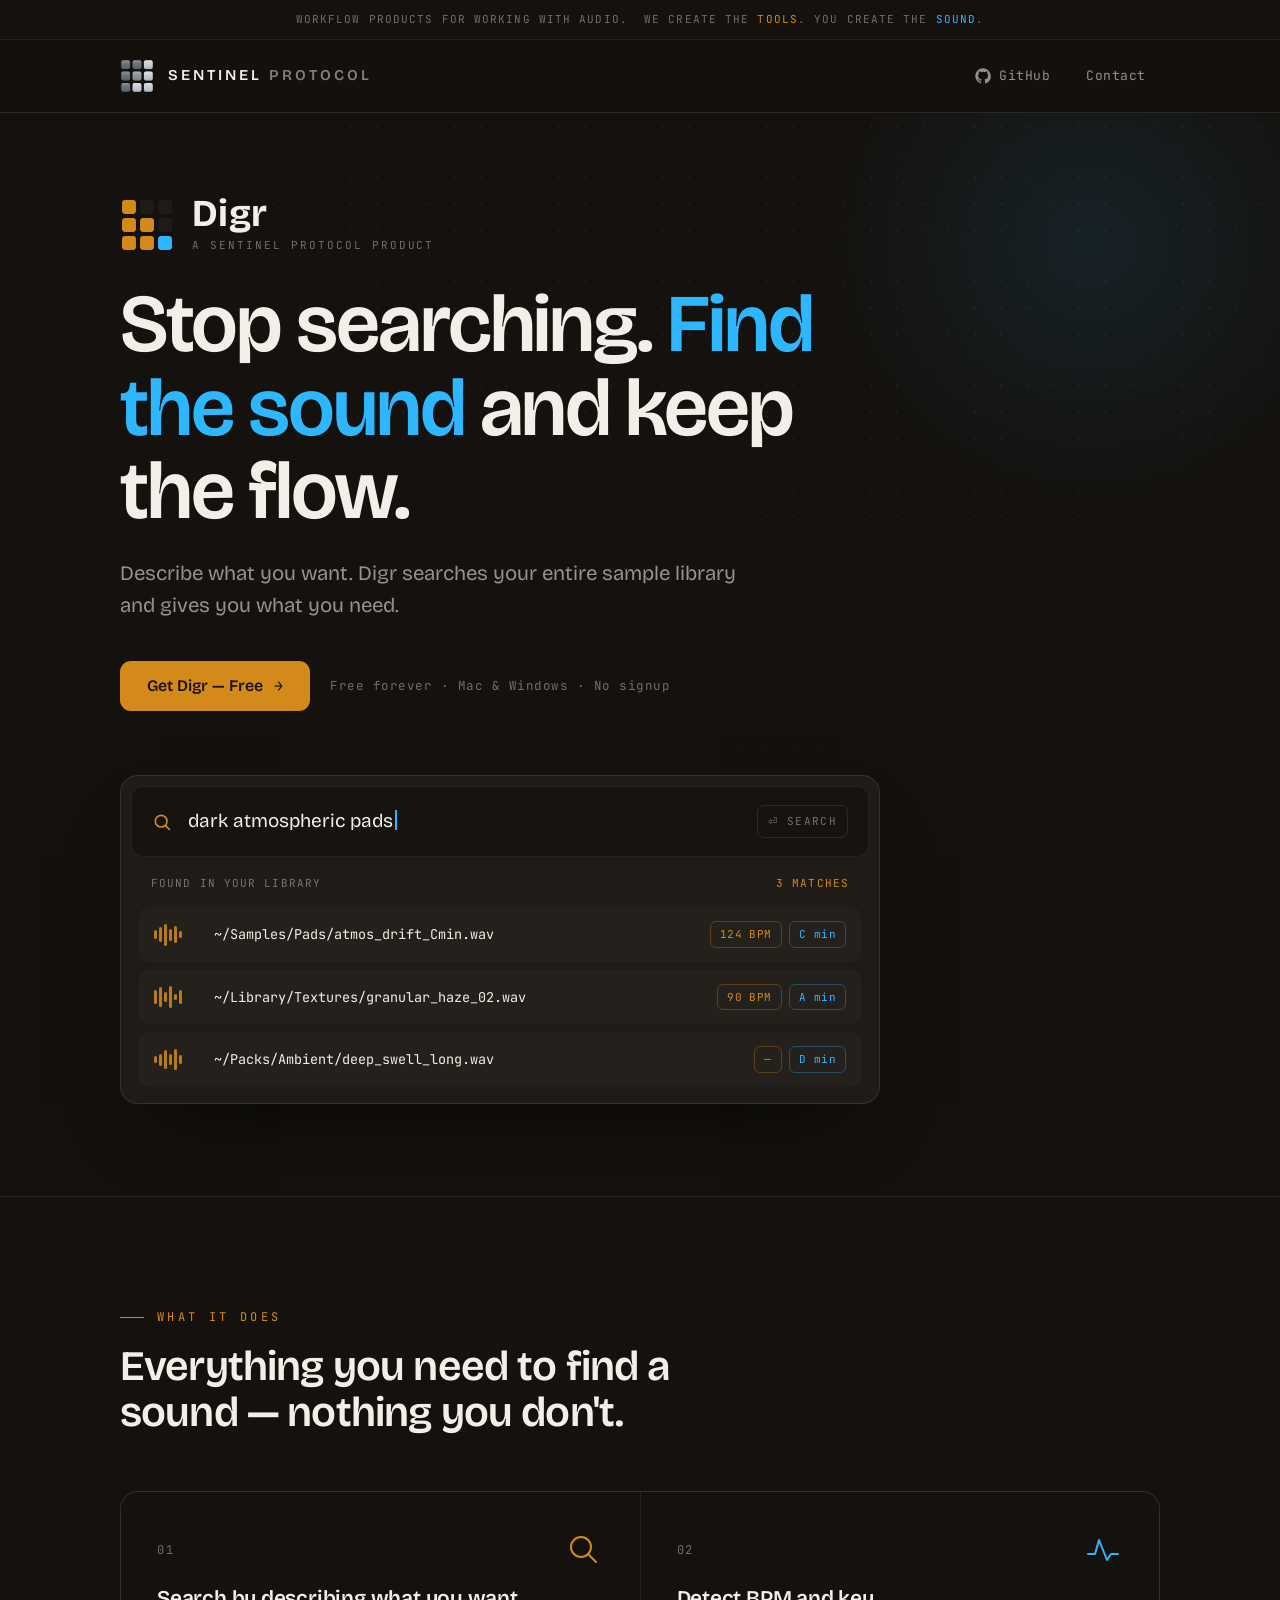
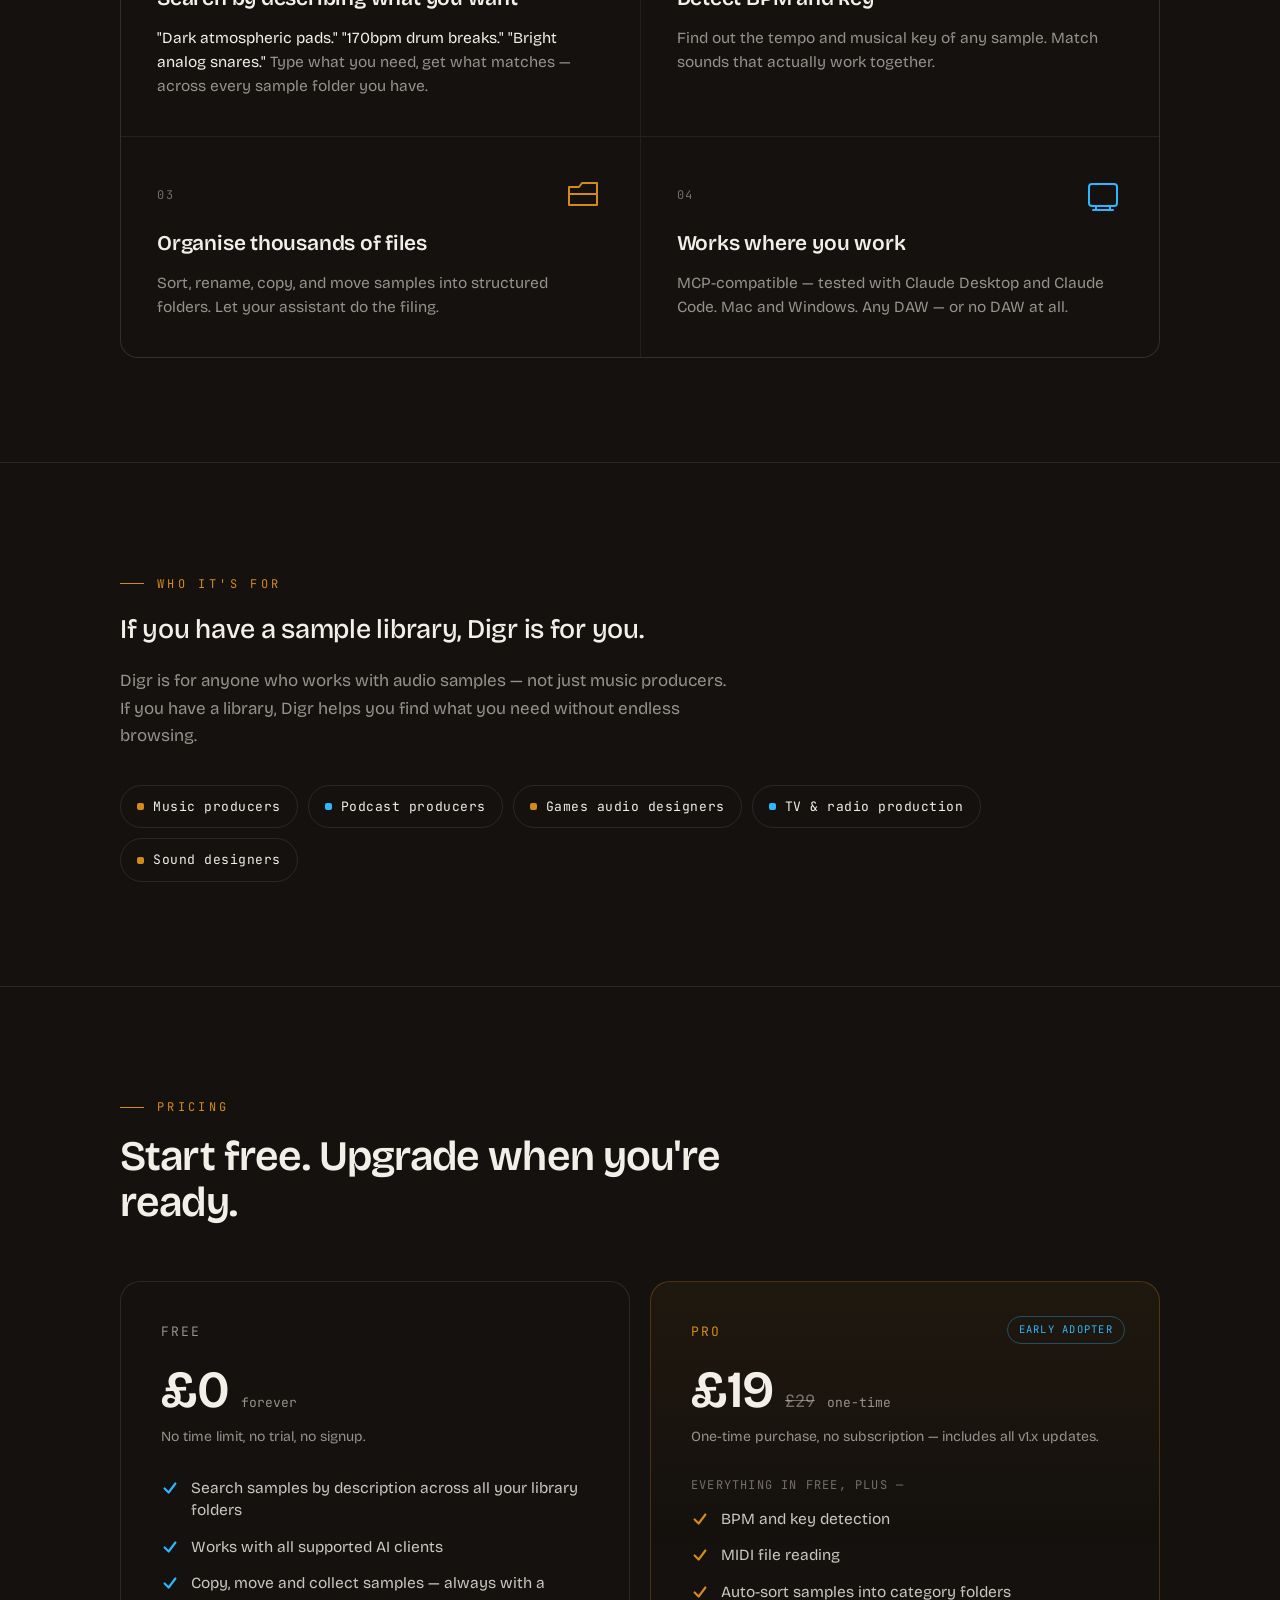
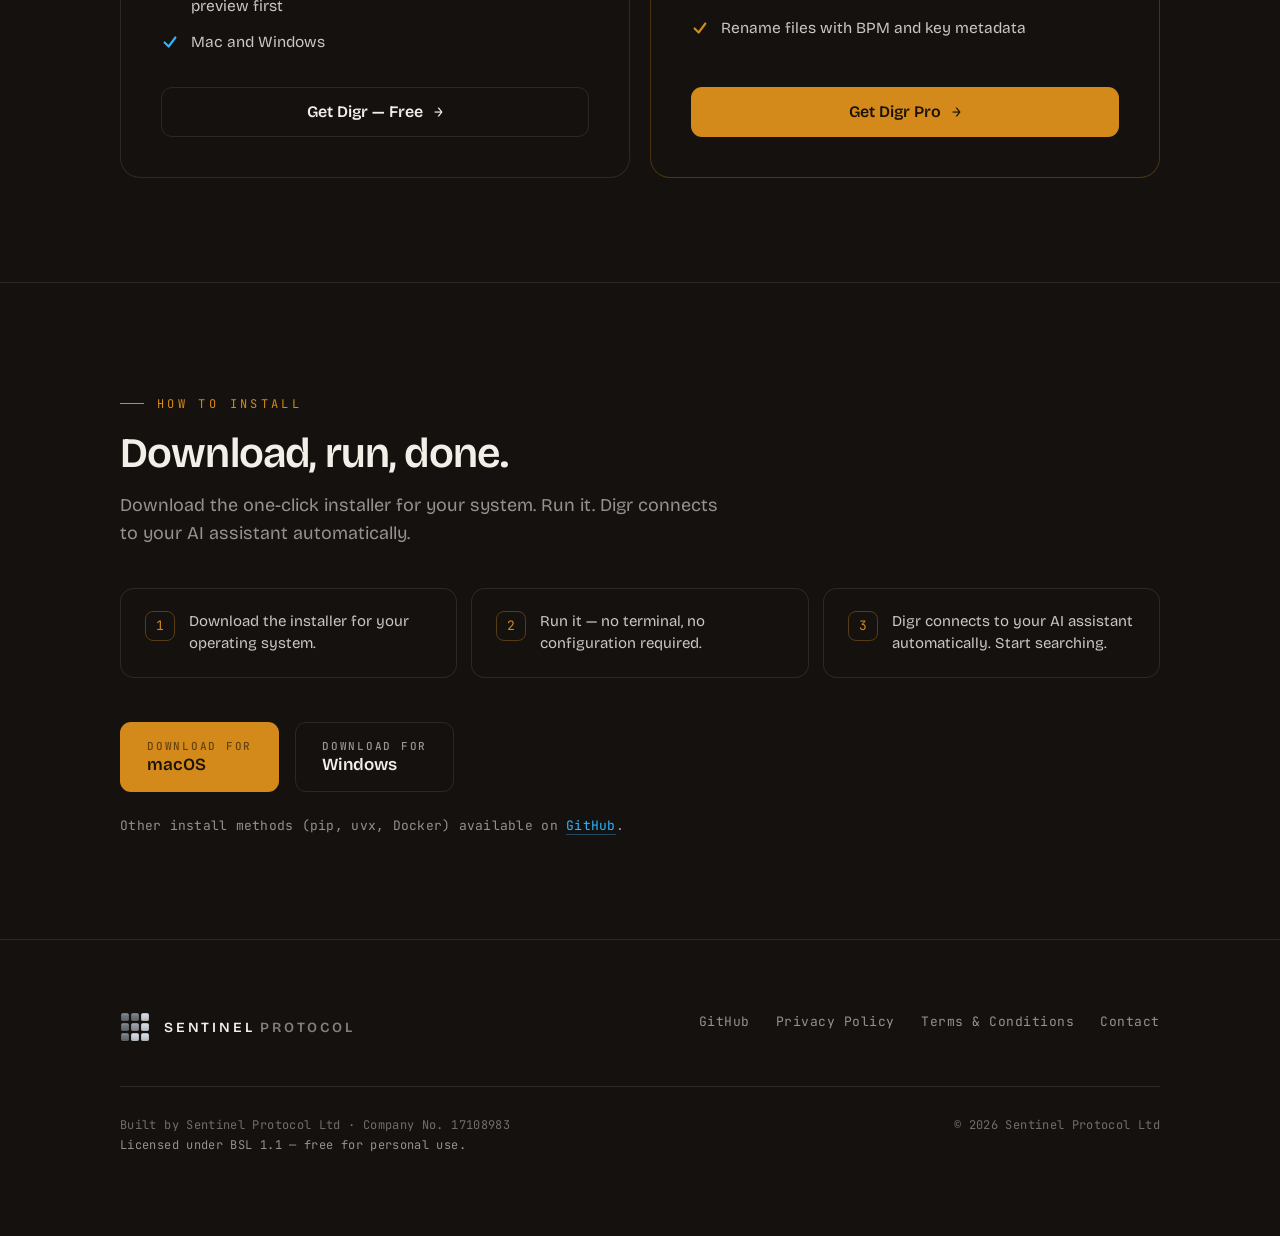
==== landing/digr/index.html @ 536e6d8b "Landing: move Digr page to /digr and add _redirects for the buy link Restructure the company domain " ====
<!DOCTYPE html>
<html lang="en">
<head>
<meta charset="utf-8">
<title>Digr — Find the sound. Keep the flow. | Sentinel Protocol</title>
<meta name="viewport" content="width=device-width, initial-scale=1">
<meta name="description" content="Digr searches, organises and analyses your audio sample library. Describe what you want in plain English and get what you need — across every folder you have.">
<meta name="theme-color" content="#14110E">
<link rel="canonical" href="https://sentinelprotocol.co.uk/digr">

<!-- Link preview card (Open Graph + Twitter). Absolute URLs required —
     crawlers fetch these from the open internet and do not resolve relative paths.
     og-card.png is the Digr product card, built from
     brand/share/og-card-digr.html in the design folder (BRAND-STATUS §9). -->
<meta property="og:type" content="website">
<meta property="og:site_name" content="Sentinel Protocol">
<meta property="og:url" content="https://sentinelprotocol.co.uk/digr">
<meta property="og:title" content="Digr — Stop searching. Find the sound and keep the flow.">
<meta property="og:description" content="Digr searches, organises and analyses your audio sample library. Describe what you want in plain English and get what you need — across every folder you have.">
<meta property="og:image" content="https://sentinelprotocol.co.uk/og-card.png">
<meta property="og:image:width" content="1200">
<meta property="og:image:height" content="630">
<meta property="og:image:alt" content="Digr — stop searching. Find the sound and keep the flow. A Sentinel Protocol product.">
<meta property="og:locale" content="en_GB">
<meta name="twitter:card" content="summary_large_image">
<meta name="twitter:title" content="Digr — Stop searching. Find the sound and keep the flow.">
<meta name="twitter:description" content="Digr searches, organises and analyses your audio sample library. Describe what you want in plain English and get what you need — across every folder you have.">
<meta name="twitter:image" content="https://sentinelprotocol.co.uk/og-card.png">
<meta name="twitter:image:alt" content="Digr — stop searching. Find the sound and keep the flow. A Sentinel Protocol product.">
<link rel="icon" type="image/svg+xml" href="data:image/svg+xml,%3Csvg xmlns='http://www.w3.org/2000/svg' viewBox='0 0 240 240'%3E%3Crect width='240' height='240' rx='40' fill='%2314110E'/%3E%3Crect x='25' y='25' width='56' height='56' rx='13' fill='%23D48A1A'/%3E%3Crect x='92' y='25' width='56' height='56' rx='13' fill='%231F1C18'/%3E%3Crect x='159' y='25' width='56' height='56' rx='13' fill='%231F1C18'/%3E%3Crect x='25' y='92' width='56' height='56' rx='13' fill='%23D48A1A'/%3E%3Crect x='92' y='92' width='56' height='56' rx='13' fill='%23D48A1A'/%3E%3Crect x='159' y='92' width='56' height='56' rx='13' fill='%231F1C18'/%3E%3Crect x='25' y='159' width='56' height='56' rx='13' fill='%23D48A1A'/%3E%3Crect x='92' y='159' width='56' height='56' rx='13' fill='%23D48A1A'/%3E%3Crect x='159' y='159' width='56' height='56' rx='13' fill='%232EB6FF'/%3E%3C/svg%3E">

<!-- Fonts: Bricolage Grotesque (display) + JetBrains Mono (technical) -->
<link rel="preconnect" href="https://fonts.googleapis.com">
<link rel="preconnect" href="https://fonts.gstatic.com" crossorigin>
<link href="https://fonts.googleapis.com/css2?family=Bricolage+Grotesque:opsz,wght@12..96,400;12..96,500;12..96,600;12..96,700&family=JetBrains+Mono:wght@400;500;600&display=swap" rel="stylesheet">

<style>
/* ============================================================
   SENTINEL PROTOCOL / Digr — landing page
   All styles embedded. Dark, brand-matched.
   ============================================================ */
:root{
  --amber:#D48A1A;
  --cyan:#2EB6FF;
  --ink:#14110E;
  --off:#1F1C18;
  --paper:#F2EFE8;

  --line:rgba(242,239,232,0.10);
  --line-soft:rgba(242,239,232,0.07);
  --muted:rgba(242,239,232,0.58);
  --muted-2:rgba(242,239,232,0.42);

  /* accent-lead tweak targets */
  --btn:var(--amber);
  --btn-ink:#1a1306;
  --hl:var(--cyan);

  --maxw:1120px;
  --gut:40px;
}
*{margin:0;padding:0;box-sizing:border-box;}
html{scroll-behavior:smooth;}
body{
  background:var(--ink);
  color:var(--paper);
  font-family:'Bricolage Grotesque',system-ui,sans-serif;
  -webkit-font-smoothing:antialiased;
  text-rendering:optimizeLegibility;
  line-height:1.5;
  overflow-x:hidden;
}
a{color:inherit;text-decoration:none;}
::selection{background:var(--cyan);color:var(--ink);}

.wrap{max-width:var(--maxw);margin:0 auto;padding:0 var(--gut);}
.mono{font-family:'JetBrains Mono',monospace;letter-spacing:0.02em;}
.eyebrow{
  font-family:'JetBrains Mono',monospace;font-size:12px;letter-spacing:0.28em;
  text-transform:uppercase;color:var(--amber);display:inline-flex;align-items:center;gap:13px;
}
.eyebrow::before{content:'';width:24px;height:1px;background:var(--amber);display:inline-block;}

/* ---------- buttons ---------- */
.btn{
  display:inline-flex;align-items:center;gap:11px;font-family:'Bricolage Grotesque',sans-serif;
  font-weight:600;font-size:16px;line-height:1;padding:16px 26px;border-radius:11px;
  border:1px solid transparent;cursor:pointer;transition:transform .15s ease,filter .15s ease,background .15s ease;
  white-space:nowrap;
}
.btn-primary{background:var(--btn);color:var(--btn-ink);}
.btn-primary:hover{filter:brightness(1.07);transform:translateY(-1px);}
.btn-ghost{background:transparent;color:var(--paper);border-color:var(--line);}
.btn-ghost:hover{border-color:rgba(242,239,232,0.3);background:rgba(242,239,232,0.03);transform:translateY(-1px);}
.btn-disabled{background:transparent;color:var(--muted-2);border:1px dashed rgba(242,239,232,0.18);cursor:not-allowed;}
.btn .ar{font-family:'JetBrains Mono',monospace;font-size:15px;}
.btn-os{display:inline-flex;flex-direction:column;align-items:flex-start;gap:4px;padding:18px 26px;}
.btn-os .os-k{font-family:'JetBrains Mono',monospace;font-size:11px;letter-spacing:0.16em;text-transform:uppercase;opacity:0.6;font-weight:500;}
.btn-os .os-v{font-size:17px;font-weight:600;}

/* ---------- pad mark ---------- */
.mark{display:block;}
.mark rect{shape-rendering:geometricPrecision;}

/* ============================================================
   HEADER
   ============================================================ */
.tagbar{border-bottom:1px solid var(--line-soft);background:rgba(20,17,14,0.6);}
.tagbar .wrap{display:flex;justify-content:center;padding-top:11px;padding-bottom:11px;}
.tagbar p{font-family:'JetBrains Mono',monospace;font-size:11px;letter-spacing:0.1em;text-transform:uppercase;color:var(--muted-2);text-align:center;white-space:nowrap;}
.tagbar .tb-tools{color:var(--amber);}
.tagbar .tb-sound{color:var(--cyan);}

header.site{position:sticky;top:0;z-index:40;background:rgba(20,17,14,0.82);backdrop-filter:blur(14px);-webkit-backdrop-filter:blur(14px);border-bottom:1px solid var(--line);}
header.site .wrap{display:flex;align-items:center;justify-content:space-between;height:72px;}
.brand-lock{display:flex;align-items:center;gap:14px;}
.brand-lock .mark{width:34px;height:34px;}
.brand-lock .wm{font-weight:600;text-transform:uppercase;letter-spacing:0.2em;font-size:15px;line-height:1;}
.brand-lock .wm .s2{opacity:0.5;}
nav.site-nav{display:flex;align-items:center;gap:8px;}
nav.site-nav a{font-family:'JetBrains Mono',monospace;font-size:13px;letter-spacing:0.04em;color:var(--muted);padding:9px 14px;border-radius:8px;transition:color .15s,background .15s;}
nav.site-nav a:hover{color:var(--paper);background:rgba(242,239,232,0.04);}
nav.site-nav a.gh{display:inline-flex;align-items:center;gap:8px;}
nav.site-nav a.gh svg{width:16px;height:16px;}

/* ============================================================
   HERO
   ============================================================ */
.hero{position:relative;overflow:hidden;border-bottom:1px solid var(--line);}
.hero .field{position:absolute;inset:0;background-image:radial-gradient(rgba(242,239,232,0.05) 1px,transparent 1px);background-size:26px 26px;pointer-events:none;-webkit-mask-image:radial-gradient(120% 90% at 70% 0%,#000 30%,transparent 75%);mask-image:radial-gradient(120% 90% at 70% 0%,#000 30%,transparent 75%);}
.hero .glow{position:absolute;top:-180px;right:-120px;width:620px;height:620px;border-radius:50%;background:radial-gradient(circle,rgba(46,182,255,0.10),transparent 62%);pointer-events:none;}
.hero .wrap{position:relative;padding:84px 40px 92px;}

.prod-lock{display:flex;align-items:center;gap:18px;margin-bottom:30px;}
.prod-lock .mark{width:54px;height:54px;}
.prod-lock .pl-text{display:flex;flex-direction:column;gap:6px;}
.prod-lock .digr{font-weight:700;font-size:38px;letter-spacing:0.01em;line-height:0.9;}
.prod-lock .by{font-family:'JetBrains Mono',monospace;font-size:11px;letter-spacing:0.18em;text-transform:uppercase;color:var(--muted-2);}

.hero h1{font-size:clamp(40px,6.4vw,82px);font-weight:600;line-height:1.02;letter-spacing:-0.025em;max-width:16ch;}
.hero h1 .hl{color:var(--hl);}
.hero .subline{font-size:clamp(17px,1.6vw,21px);color:var(--muted);max-width:50ch;margin-top:24px;line-height:1.55;}
.hero .cta-row{display:flex;align-items:center;gap:20px;margin-top:40px;flex-wrap:wrap;}
.hero .cta-note{font-family:'JetBrains Mono',monospace;font-size:12.5px;color:var(--muted-2);letter-spacing:0.04em;}

/* ---- search showpiece ---- */
.showpiece{margin-top:64px;max-width:760px;}
.search-card{background:var(--off);border:1px solid var(--line);border-radius:18px;padding:10px;box-shadow:0 40px 80px -40px rgba(0,0,0,0.7);}
.search-bar{display:flex;align-items:center;gap:16px;padding:18px 20px;background:rgba(20,17,14,0.7);border:1px solid var(--line-soft);border-radius:12px;}
.search-bar .ic{width:20px;height:20px;flex:none;color:var(--amber);}
.search-bar .q{font-size:19px;color:var(--paper);font-family:'Bricolage Grotesque',sans-serif;flex:1;min-width:0;overflow:hidden;white-space:nowrap;}
.search-bar .q .caret{display:inline-block;width:2px;height:1.05em;background:var(--cyan);margin-left:2px;vertical-align:-0.16em;animation:blink 1.05s steps(1) infinite;}
@keyframes blink{50%{opacity:0;}}
.search-bar .go{font-family:'JetBrains Mono',monospace;font-size:11px;letter-spacing:0.12em;text-transform:uppercase;color:var(--muted-2);border:1px solid var(--line);border-radius:7px;padding:7px 10px;flex:none;}

.results{display:grid;gap:8px;padding:12px 8px 6px;}
.res-head{display:flex;justify-content:space-between;align-items:center;padding:6px 12px 8px;font-family:'JetBrains Mono',monospace;font-size:11px;letter-spacing:0.1em;text-transform:uppercase;color:var(--muted-2);}
.res-head .count{color:var(--amber);}
.res{display:flex;align-items:center;gap:14px;padding:13px 14px;border-radius:10px;background:rgba(242,239,232,0.025);border:1px solid transparent;transition:background .15s,border-color .15s;}
.res:hover{background:rgba(242,239,232,0.05);border-color:var(--line-soft);}
.res .wave{display:flex;align-items:center;gap:2px;height:22px;width:46px;flex:none;}
.res .wave i{display:block;width:3px;border-radius:2px;background:var(--amber);opacity:0.85;}
.res .name{font-family:'JetBrains Mono',monospace;font-size:13.5px;color:var(--paper);flex:1;min-width:0;overflow:hidden;text-overflow:ellipsis;white-space:nowrap;}
.res .tags{display:flex;gap:7px;flex:none;}
.tag{font-family:'JetBrains Mono',monospace;font-size:11px;letter-spacing:0.04em;padding:4px 9px;border-radius:6px;border:1px solid var(--line);color:var(--muted);white-space:nowrap;}
.tag.bpm{color:var(--amber);border-color:rgba(212,138,26,0.3);}
.tag.key{color:var(--cyan);border-color:rgba(46,182,255,0.3);}

/* ============================================================
   SECTION SCAFFOLD
   ============================================================ */
section.block{padding:104px 0;border-bottom:1px solid var(--line);position:relative;}
.sec-head{max-width:62ch;}
.sec-head h2{font-size:clamp(28px,3.4vw,42px);font-weight:600;letter-spacing:-0.02em;margin-top:18px;line-height:1.08;}
.sec-head .lede{font-size:18px;color:var(--muted);margin-top:16px;line-height:1.55;max-width:54ch;}

/* ---- features ---- */
.feat-grid{display:grid;grid-template-columns:repeat(2,1fr);gap:1px;margin-top:56px;background:var(--line-soft);border:1px solid var(--line-soft);border-radius:18px;overflow:hidden;}
.feat{background:var(--ink);padding:38px 36px;display:flex;flex-direction:column;gap:16px;transition:background .2s;}
.feat:hover{background:var(--off);}
.feat .fnum{display:flex;align-items:center;justify-content:space-between;}
.feat .fnum .n{font-family:'JetBrains Mono',monospace;font-size:12px;letter-spacing:0.14em;color:var(--muted-2);}
.feat .glyph{width:40px;height:40px;}
.feat h3{font-size:21px;font-weight:600;letter-spacing:-0.01em;line-height:1.15;}
.feat p{font-size:15.5px;color:var(--muted);line-height:1.55;}
.feat p .ex{color:var(--paper);font-style:normal;}

/* ---- audience ---- */
.aud .lede{font-size:clamp(20px,2.2vw,27px);color:var(--paper);max-width:34ch;line-height:1.35;font-weight:500;letter-spacing:-0.01em;}
.aud .aud-body{font-size:17px;color:var(--muted);max-width:56ch;margin-top:20px;line-height:1.6;}
.chips{display:flex;flex-wrap:wrap;gap:10px;margin-top:36px;}
.chip{font-family:'JetBrains Mono',monospace;font-size:13px;letter-spacing:0.04em;padding:11px 16px;border:1px solid var(--line);border-radius:999px;color:var(--paper);display:inline-flex;align-items:center;gap:9px;}
.chip::before{content:'';width:7px;height:7px;border-radius:2px;background:var(--amber);}
.chip:nth-child(2)::before{background:var(--cyan);}
.chip:nth-child(3)::before{background:var(--amber);}
.chip:nth-child(4)::before{background:var(--cyan);}
.chip:nth-child(5)::before{background:var(--amber);}

/* ---- pricing ---- */
.price-grid{display:grid;grid-template-columns:1fr 1fr;gap:20px;margin-top:56px;}
.tier{border:1px solid var(--line);border-radius:20px;padding:40px;display:flex;flex-direction:column;background:var(--ink);}
.tier.pro{background:linear-gradient(180deg,rgba(212,138,26,0.06),transparent 55%);border-color:rgba(212,138,26,0.28);position:relative;}
.tier .t-name{font-family:'JetBrains Mono',monospace;font-size:13px;letter-spacing:0.16em;text-transform:uppercase;color:var(--muted);}
.tier.pro .t-name{color:var(--amber);}
.tier .t-badge{position:absolute;top:34px;right:34px;font-family:'JetBrains Mono',monospace;font-size:10.5px;letter-spacing:0.12em;text-transform:uppercase;color:var(--cyan);border:1px solid rgba(46,182,255,0.35);border-radius:999px;padding:5px 11px;}
.tier .price{display:flex;align-items:baseline;gap:12px;margin-top:22px;}
.tier .price .amt{font-size:52px;font-weight:600;letter-spacing:-0.02em;line-height:1;}
.tier .price .was{font-family:'JetBrains Mono',monospace;font-size:17px;color:var(--muted-2);text-decoration:line-through;}
.tier .price .per{font-family:'JetBrains Mono',monospace;font-size:13px;color:var(--muted);}
.tier .t-sub{font-size:14px;color:var(--muted);margin-top:10px;min-height:20px;}
.tier ul{list-style:none;margin:30px 0 0;display:flex;flex-direction:column;gap:14px;flex:1;}
.tier li{display:flex;gap:12px;align-items:flex-start;font-size:15.5px;color:rgba(242,239,232,0.82);line-height:1.45;}
.tier li .tick{flex:none;width:18px;height:18px;margin-top:2px;color:var(--cyan);}
.tier.pro li .tick{color:var(--amber);}
.tier li.head{font-family:'JetBrains Mono',monospace;font-size:12px;letter-spacing:0.1em;text-transform:uppercase;color:var(--muted-2);gap:0;}
.tier .t-act{margin-top:34px;}
.tier .t-act .btn{width:100%;justify-content:center;}

/* ---- install ---- */
.install .lede{max-width:50ch;}
.install-row{display:flex;align-items:center;gap:16px;margin-top:44px;flex-wrap:wrap;}
.install .other{font-family:'JetBrains Mono',monospace;font-size:13px;color:var(--muted);margin-top:24px;letter-spacing:0.02em;}
.install .other a{color:var(--cyan);border-bottom:1px solid rgba(46,182,255,0.35);}
.steps{display:flex;gap:14px;margin-top:40px;flex-wrap:wrap;}
.step{flex:1;min-width:200px;display:flex;gap:14px;align-items:flex-start;padding:22px 24px;border:1px solid var(--line);border-radius:14px;background:var(--ink);}
.step .sn{font-family:'JetBrains Mono',monospace;font-size:13px;color:var(--amber);flex:none;border:1px solid rgba(212,138,26,0.35);border-radius:8px;width:30px;height:30px;display:flex;align-items:center;justify-content:center;}
.step p{font-size:15px;color:rgba(242,239,232,0.82);line-height:1.45;}

/* ============================================================
   FOOTER
   ============================================================ */
footer.site{padding:72px 0 80px;}
footer.site .f-top{display:flex;justify-content:space-between;gap:40px;flex-wrap:wrap;align-items:flex-start;}
footer.site .f-brand{display:flex;align-items:center;gap:14px;}
footer.site .f-brand .mark{width:30px;height:30px;}
footer.site .f-brand .wm{font-weight:600;text-transform:uppercase;letter-spacing:0.2em;font-size:14px;}
footer.site .f-brand .wm .s2{opacity:0.5;}
footer.site .f-links{display:flex;gap:26px;}
footer.site .f-links a{font-family:'JetBrains Mono',monospace;font-size:13px;color:var(--muted);letter-spacing:0.04em;transition:color .15s;}
footer.site .f-links a:hover{color:var(--paper);}
footer.site .f-meta{margin-top:44px;padding-top:28px;border-top:1px solid var(--line);display:flex;justify-content:space-between;gap:24px;flex-wrap:wrap;}
footer.site .f-meta p{font-family:'JetBrains Mono',monospace;font-size:12px;color:var(--muted-2);letter-spacing:0.03em;line-height:1.7;}
footer.site .f-meta .lic{color:var(--muted);}

/* ============================================================
   RESPONSIVE
   ============================================================ */
@media (max-width:820px){
  :root{--gut:22px;}
  .tagbar p{font-size:9.5px;letter-spacing:0.04em;white-space:normal;line-height:1.5;}
  header.site .wrap{height:64px;}
  nav.site-nav a:not(.gh){display:none;}
  .hero .wrap{padding:54px 22px 64px;}
  .feat-grid{grid-template-columns:1fr;}
  .price-grid{grid-template-columns:1fr;}
  .hero h1{font-size:clamp(34px,9vw,52px);}
  section.block{padding:72px 0;}
  .res .name{font-size:12px;}
  .res .wave{display:none;}
}
@media (max-width:520px){
  .search-bar .q{font-size:16px;}
  .search-bar .go{display:none;}
  .prod-lock .digr{font-size:28px;}
  .tier .t-badge{position:static;display:inline-block;margin-top:14px;}
}

/* reduced motion */
@media (prefers-reduced-motion:reduce){
  *{animation:none !important;scroll-behavior:auto !important;}
}
</style>
</head>
<body>

<!-- ============ TAGLINE BAR ============ -->
<div class="tagbar">
  <div class="wrap">
    <p>Workflow products for working with audio.&nbsp;&nbsp;We create the <span class="tb-tools">tools</span>.&nbsp;You create the <span class="tb-sound">sound</span>.</p>
  </div>
</div>

<!-- ============ HEADER ============ -->
<header class="site">
  <div class="wrap">
    <a class="brand-lock" href="#top" aria-label="Sentinel Protocol home">
      <svg class="mark" viewBox="0 0 240 240" aria-hidden="true">
        <defs><filter id="dl0sh" x="-30%" y="-30%" width="160%" height="160%"><feDropShadow dx="0" dy="3" stdDeviation="3" flood-color="#000" flood-opacity="0.5"/></filter><linearGradient id="dl0gl" x1="0" y1="0" x2="0" y2="1"><stop offset="0" stop-color="#fff" stop-opacity="0.16"/><stop offset="0.42" stop-color="#fff" stop-opacity="0"/><stop offset="1" stop-color="#000" stop-opacity="0.10"/></linearGradient><linearGradient id="dl0p0" x1="0" y1="0" x2="0" y2="1"><stop offset="0" stop-color="#777d84"/><stop offset="0.55" stop-color="#676d74"/><stop offset="1" stop-color="#5b6168"/></linearGradient><linearGradient id="dl0p1" x1="0" y1="0" x2="0" y2="1"><stop offset="0" stop-color="#777d84"/><stop offset="0.55" stop-color="#676d74"/><stop offset="1" stop-color="#5b6168"/></linearGradient><linearGradient id="dl0p2" x1="0" y1="0" x2="0" y2="1"><stop offset="0" stop-color="#d6dce2"/><stop offset="0.55" stop-color="#c6ccd2"/><stop offset="1" stop-color="#bac0c6"/></linearGradient><linearGradient id="dl0p3" x1="0" y1="0" x2="0" y2="1"><stop offset="0" stop-color="#777d84"/><stop offset="0.55" stop-color="#676d74"/><stop offset="1" stop-color="#5b6168"/></linearGradient><linearGradient id="dl0p4" x1="0" y1="0" x2="0" y2="1"><stop offset="0" stop-color="#9aa0a7"/><stop offset="0.55" stop-color="#8a9097"/><stop offset="1" stop-color="#7e848b"/></linearGradient><linearGradient id="dl0p5" x1="0" y1="0" x2="0" y2="1"><stop offset="0" stop-color="#d6dce2"/><stop offset="0.55" stop-color="#c6ccd2"/><stop offset="1" stop-color="#bac0c6"/></linearGradient><linearGradient id="dl0p6" x1="0" y1="0" x2="0" y2="1"><stop offset="0" stop-color="#777d84"/><stop offset="0.55" stop-color="#676d74"/><stop offset="1" stop-color="#5b6168"/></linearGradient><linearGradient id="dl0p7" x1="0" y1="0" x2="0" y2="1"><stop offset="0" stop-color="#d6dce2"/><stop offset="0.55" stop-color="#c6ccd2"/><stop offset="1" stop-color="#bac0c6"/></linearGradient><linearGradient id="dl0p8" x1="0" y1="0" x2="0" y2="1"><stop offset="0" stop-color="#d6dce2"/><stop offset="0.55" stop-color="#c6ccd2"/><stop offset="1" stop-color="#bac0c6"/></linearGradient></defs><g filter="url(#dl0sh)"><rect x="9" y="9" width="62" height="62" rx="14" fill="url(#dl0p0)"/><rect x="9" y="9" width="62" height="62" rx="14" fill="url(#dl0gl)"/><rect x="10.2" y="10.2" width="59.6" height="59.6" rx="13" fill="none" stroke="#7d838a" stroke-opacity="0.5"/></g><g filter="url(#dl0sh)"><rect x="89" y="9" width="62" height="62" rx="14" fill="url(#dl0p1)"/><rect x="89" y="9" width="62" height="62" rx="14" fill="url(#dl0gl)"/><rect x="90.2" y="10.2" width="59.6" height="59.6" rx="13" fill="none" stroke="#7d838a" stroke-opacity="0.5"/></g><g filter="url(#dl0sh)"><rect x="169" y="9" width="62" height="62" rx="14" fill="url(#dl0p2)"/><rect x="169" y="9" width="62" height="62" rx="14" fill="url(#dl0gl)"/><rect x="170.2" y="10.2" width="59.6" height="59.6" rx="13" fill="none" stroke="#dce2e8" stroke-opacity="0.5"/></g><g filter="url(#dl0sh)"><rect x="9" y="89" width="62" height="62" rx="14" fill="url(#dl0p3)"/><rect x="9" y="89" width="62" height="62" rx="14" fill="url(#dl0gl)"/><rect x="10.2" y="90.2" width="59.6" height="59.6" rx="13" fill="none" stroke="#7d838a" stroke-opacity="0.5"/></g><g filter="url(#dl0sh)"><rect x="89" y="89" width="62" height="62" rx="14" fill="url(#dl0p4)"/><rect x="89" y="89" width="62" height="62" rx="14" fill="url(#dl0gl)"/><rect x="90.2" y="90.2" width="59.6" height="59.6" rx="13" fill="none" stroke="#a0a6ad" stroke-opacity="0.5"/></g><g filter="url(#dl0sh)"><rect x="169" y="89" width="62" height="62" rx="14" fill="url(#dl0p5)"/><rect x="169" y="89" width="62" height="62" rx="14" fill="url(#dl0gl)"/><rect x="170.2" y="90.2" width="59.6" height="59.6" rx="13" fill="none" stroke="#dce2e8" stroke-opacity="0.5"/></g><g filter="url(#dl0sh)"><rect x="9" y="169" width="62" height="62" rx="14" fill="url(#dl0p6)"/><rect x="9" y="169" width="62" height="62" rx="14" fill="url(#dl0gl)"/><rect x="10.2" y="170.2" width="59.6" height="59.6" rx="13" fill="none" stroke="#7d838a" stroke-opacity="0.5"/></g><g filter="url(#dl0sh)"><rect x="89" y="169" width="62" height="62" rx="14" fill="url(#dl0p7)"/><rect x="89" y="169" width="62" height="62" rx="14" fill="url(#dl0gl)"/><rect x="90.2" y="170.2" width="59.6" height="59.6" rx="13" fill="none" stroke="#dce2e8" stroke-opacity="0.5"/></g><g filter="url(#dl0sh)"><rect x="169" y="169" width="62" height="62" rx="14" fill="url(#dl0p8)"/><rect x="169" y="169" width="62" height="62" rx="14" fill="url(#dl0gl)"/><rect x="170.2" y="170.2" width="59.6" height="59.6" rx="13" fill="none" stroke="#dce2e8" stroke-opacity="0.5"/></g>
      </svg>
      <span class="wm"><span class="s1">Sentinel</span> <span class="s2">Protocol</span></span>
    </a>
    <nav class="site-nav">
      <a class="gh" href="https://github.com/sentinel-protocol-lab/digr" target="_blank" rel="noopener">
        <svg viewBox="0 0 24 24" fill="currentColor" aria-hidden="true"><path d="M12 .5C5.7.5.5 5.7.5 12c0 5.1 3.3 9.4 7.9 10.9.6.1.8-.2.8-.6v-2c-3.2.7-3.9-1.4-3.9-1.4-.5-1.3-1.3-1.7-1.3-1.7-1.1-.7.1-.7.1-.7 1.2.1 1.8 1.2 1.8 1.2 1 1.8 2.7 1.3 3.4 1 .1-.8.4-1.3.7-1.6-2.6-.3-5.3-1.3-5.3-5.8 0-1.3.5-2.3 1.2-3.2 0-.3-.5-1.5.1-3.1 0 0 1-.3 3.3 1.2a11.5 11.5 0 0 1 6 0C17.3 4.7 18.3 5 18.3 5c.6 1.6.1 2.8.1 3.1.8.9 1.2 1.9 1.2 3.2 0 4.5-2.7 5.5-5.3 5.8.4.4.8 1.1.8 2.2v3.3c0 .4.2.7.8.6 4.6-1.5 7.9-5.8 7.9-10.9C23.5 5.7 18.3.5 12 .5z"></path></svg>
        GitHub
      </a>
      <a href="mailto:hello@sentinelprotocol.co.uk">Contact</a>
    </nav>
  </div>
</header>

<!-- ============ HERO ============ -->
<main id="top">
<section class="hero">
  <div class="field"></div>
  <div class="glow"></div>
  <div class="wrap">

    <div class="prod-lock">
      <svg class="mark digr-mark" viewBox="0 0 240 240" aria-label="Digr">
        <rect class="cell" data-cell="0" x="9"   y="9"   width="62" height="62" rx="14" fill="#D48A1A"></rect>
        <rect class="cell" data-cell="1" x="89"  y="9"   width="62" height="62" rx="14" fill="#1F1C18"></rect>
        <rect class="cell" data-cell="2" x="169" y="9"   width="62" height="62" rx="14" fill="#1F1C18"></rect>
        <rect class="cell" data-cell="3" x="9"   y="89"  width="62" height="62" rx="14" fill="#D48A1A"></rect>
        <rect class="cell" data-cell="4" x="89"  y="89"  width="62" height="62" rx="14" fill="#D48A1A"></rect>
        <rect class="cell" data-cell="5" x="169" y="89"  width="62" height="62" rx="14" fill="#1F1C18"></rect>
        <rect class="cell" data-cell="6" x="9"   y="169" width="62" height="62" rx="14" fill="#D48A1A"></rect>
        <rect class="cell" data-cell="7" x="89"  y="169" width="62" height="62" rx="14" fill="#D48A1A"></rect>
        <rect class="cell" data-cell="8" x="169" y="169" width="62" height="62" rx="14" fill="#2EB6FF"></rect>
      </svg>
      <div class="pl-text">
        <div class="digr">Digr</div>
        <div class="by">A Sentinel Protocol product</div>
      </div>
    </div>

    <h1>Stop searching. <span class="hl">Find the sound</span> and keep the flow.</h1>
    <p class="subline">Describe what you want. Digr searches your entire sample library and gives you what you need.</p>

    <div class="cta-row">
      <a class="btn btn-primary" href="https://github.com/sentinel-protocol-lab/digr/releases" target="_blank" rel="noopener">Get Digr — Free <span class="ar">→</span></a>
      <span class="cta-note">Free forever · Mac &amp; Windows · No signup</span>
    </div>

    <!-- search showpiece -->
    <div class="showpiece">
      <div class="search-card">
        <div class="search-bar">
          <svg class="ic" viewBox="0 0 24 24" fill="none" stroke="currentColor" stroke-width="2" stroke-linecap="round" stroke-linejoin="round" aria-hidden="true"><circle cx="11" cy="11" r="7"></circle><line x1="21" y1="21" x2="16.65" y2="16.65"></line></svg>
          <div class="q"><span id="typed">dark atmospheric pads</span><span class="caret"></span></div>
          <span class="go">⏎ Search</span>
        </div>
        <div class="results">
          <div class="res-head"><span>Found in your library</span><span class="count">3 matches</span></div>
          <div class="res">
            <div class="wave"><i style="height:40%"></i><i style="height:70%"></i><i style="height:100%"></i><i style="height:55%"></i><i style="height:80%"></i><i style="height:35%"></i></div>
            <div class="name">~/Samples/Pads/atmos_drift_Cmin.wav</div>
            <div class="tags"><span class="tag bpm">124 BPM</span><span class="tag key">C min</span></div>
          </div>
          <div class="res">
            <div class="wave"><i style="height:60%"></i><i style="height:90%"></i><i style="height:45%"></i><i style="height:100%"></i><i style="height:30%"></i><i style="height:65%"></i></div>
            <div class="name">~/Library/Textures/granular_haze_02.wav</div>
            <div class="tags"><span class="tag bpm">90 BPM</span><span class="tag key">A min</span></div>
          </div>
          <div class="res">
            <div class="wave"><i style="height:35%"></i><i style="height:55%"></i><i style="height:85%"></i><i style="height:50%"></i><i style="height:95%"></i><i style="height:40%"></i></div>
            <div class="name">~/Packs/Ambient/deep_swell_long.wav</div>
            <div class="tags"><span class="tag bpm">—</span><span class="tag key">D min</span></div>
          </div>
        </div>
      </div>
    </div>

  </div>
</section>

<!-- ============ WHAT IT DOES ============ -->
<section class="block" id="features">
  <div class="wrap">
    <div class="sec-head">
      <span class="eyebrow">What it does</span>
      <h2>Everything you need to find a sound — nothing you don't.</h2>
    </div>
    <div class="feat-grid">

      <div class="feat">
        <div class="fnum"><span class="n">01</span>
          <svg class="glyph" viewBox="0 0 40 40" fill="none" stroke="var(--amber)" stroke-width="2" stroke-linecap="round" stroke-linejoin="round" aria-hidden="true"><circle cx="17" cy="17" r="10"></circle><line x1="32" y1="32" x2="24" y2="24"></line></svg>
        </div>
        <h3>Search by describing what you want</h3>
        <p><em class="ex">"Dark atmospheric pads." "170bpm drum breaks." "Bright analog snares."</em> Type what you need, get what matches — across every sample folder you have.</p>
      </div>

      <div class="feat">
        <div class="fnum"><span class="n">02</span>
          <svg class="glyph" viewBox="0 0 40 40" fill="none" stroke="var(--cyan)" stroke-width="2" stroke-linecap="round" stroke-linejoin="round" aria-hidden="true"><path d="M5 24 L12 24 L16 10 L24 30 L28 24 L35 24"></path></svg>
        </div>
        <h3>Detect BPM and key</h3>
        <p>Find out the tempo and musical key of any sample. Match sounds that actually work together.</p>
      </div>

      <div class="feat">
        <div class="fnum"><span class="n">03</span>
          <svg class="glyph" viewBox="0 0 40 40" fill="none" stroke="var(--amber)" stroke-width="2" stroke-linecap="round" stroke-linejoin="round" aria-hidden="true"><path d="M5 12 L15 12 L18 8 L33 8 L33 30 L5 30 Z"></path><line x1="5" y1="19" x2="33" y2="19"></line></svg>
        </div>
        <h3>Organise thousands of files</h3>
        <p>Sort, rename, copy, and move samples into structured folders. Let your assistant do the filing.</p>
      </div>

      <div class="feat">
        <div class="fnum"><span class="n">04</span>
          <svg class="glyph" viewBox="0 0 40 40" fill="none" stroke="var(--cyan)" stroke-width="2" stroke-linecap="round" stroke-linejoin="round" aria-hidden="true"><rect x="6" y="9" width="28" height="22" rx="3"></rect><line x1="13" y1="31" x2="13" y2="35"></line><line x1="27" y1="31" x2="27" y2="35"></line><line x1="10" y1="35" x2="30" y2="35"></line></svg>
        </div>
        <h3>Works where you work</h3>
        <p>MCP-compatible — tested with Claude Desktop and Claude Code. Mac and Windows. Any DAW — or no DAW at all.</p>
      </div>

    </div>
  </div>
</section>

<!-- ============ WHO IT'S FOR ============ -->
<section class="block aud" id="who">
  <div class="wrap">
    <span class="eyebrow">Who it's for</span>
    <p class="lede" style="margin-top:18px;">If you have a sample library, Digr is for you.</p>
    <p class="aud-body">Digr is for anyone who works with audio samples — not just music producers. If you have a library, Digr helps you find what you need without endless browsing.</p>
    <div class="chips">
      <span class="chip">Music producers</span>
      <span class="chip">Podcast producers</span>
      <span class="chip">Games audio designers</span>
      <span class="chip">TV &amp; radio production</span>
      <span class="chip">Sound designers</span>
    </div>
  </div>
</section>

<!-- ============ PRICING ============ -->
<section class="block" id="pricing">
  <div class="wrap">
    <div class="sec-head">
      <span class="eyebrow">Pricing</span>
      <h2>Start free. Upgrade when you're ready.</h2>
    </div>
    <div class="price-grid">

      <div class="tier">
        <div class="t-name">Free</div>
        <div class="price"><span class="amt">£0</span><span class="per">forever</span></div>
        <div class="t-sub">No time limit, no trial, no signup.</div>
        <ul>
          <li><svg class="tick" viewBox="0 0 20 20" fill="none" stroke="currentColor" stroke-width="2.4" stroke-linecap="round" stroke-linejoin="round"><path d="M4 10.5 L8.5 15 L16 5"></path></svg>Search samples by description across all your library folders</li>
          <li><svg class="tick" viewBox="0 0 20 20" fill="none" stroke="currentColor" stroke-width="2.4" stroke-linecap="round" stroke-linejoin="round"><path d="M4 10.5 L8.5 15 L16 5"></path></svg>Works with all supported AI clients</li>
          <li><svg class="tick" viewBox="0 0 20 20" fill="none" stroke="currentColor" stroke-width="2.4" stroke-linecap="round" stroke-linejoin="round"><path d="M4 10.5 L8.5 15 L16 5"></path></svg>Copy, move and collect samples — always with a preview first</li>
          <li><svg class="tick" viewBox="0 0 20 20" fill="none" stroke="currentColor" stroke-width="2.4" stroke-linecap="round" stroke-linejoin="round"><path d="M4 10.5 L8.5 15 L16 5"></path></svg>Mac and Windows</li>
        </ul>
        <div class="t-act">
          <a class="btn btn-ghost" href="https://github.com/sentinel-protocol-lab/digr/releases" target="_blank" rel="noopener">Get Digr — Free <span class="ar">→</span></a>
        </div>
      </div>

      <div class="tier pro">
        <div class="t-name">Pro</div>
        <div class="t-badge">Early adopter</div>
        <div class="price"><span class="amt">£19</span><span class="was">£29</span><span class="per">one-time</span></div>
        <div class="t-sub">One-time purchase, no subscription — includes all v1.x updates.</div>
        <ul>
          <li class="head">Everything in Free, plus —</li>
          <li><svg class="tick" viewBox="0 0 20 20" fill="none" stroke="currentColor" stroke-width="2.4" stroke-linecap="round" stroke-linejoin="round"><path d="M4 10.5 L8.5 15 L16 5"></path></svg>BPM and key detection</li>
          <li><svg class="tick" viewBox="0 0 20 20" fill="none" stroke="currentColor" stroke-width="2.4" stroke-linecap="round" stroke-linejoin="round"><path d="M4 10.5 L8.5 15 L16 5"></path></svg>MIDI file reading</li>
          <li><svg class="tick" viewBox="0 0 20 20" fill="none" stroke="currentColor" stroke-width="2.4" stroke-linecap="round" stroke-linejoin="round"><path d="M4 10.5 L8.5 15 L16 5"></path></svg>Auto-sort samples into category folders</li>
          <li><svg class="tick" viewBox="0 0 20 20" fill="none" stroke="currentColor" stroke-width="2.4" stroke-linecap="round" stroke-linejoin="round"><path d="M4 10.5 L8.5 15 L16 5"></path></svg>Rename files with BPM and key metadata</li>
        </ul>
        <div class="t-act">
          <a class="btn btn-primary" href="/digr/pro">Get Digr Pro <span class="ar">→</span></a>
        </div>
      </div>

    </div>
  </div>
</section>

<!-- ============ INSTALL ============ -->
<section class="block install" id="install">
  <div class="wrap">
    <div class="sec-head">
      <span class="eyebrow">How to install</span>
      <h2>Download, run, done.</h2>
      <p class="lede">Download the one-click installer for your system. Run it. Digr connects to your AI assistant automatically.</p>
    </div>

    <div class="steps">
      <div class="step"><span class="sn">1</span><p>Download the installer for your operating system.</p></div>
      <div class="step"><span class="sn">2</span><p>Run it — no terminal, no configuration required.</p></div>
      <div class="step"><span class="sn">3</span><p>Digr connects to your AI assistant automatically. Start searching.</p></div>
    </div>

    <div class="install-row">
      <a class="btn btn-primary btn-os" href="https://github.com/sentinel-protocol-lab/digr/releases" target="_blank" rel="noopener">
        <span class="os-k">Download for</span><span class="os-v">macOS</span>
      </a>
      <a class="btn btn-ghost btn-os" href="https://github.com/sentinel-protocol-lab/digr/releases" target="_blank" rel="noopener">
        <span class="os-k">Download for</span><span class="os-v">Windows</span>
      </a>
    </div>
    <p class="other">Other install methods (pip, uvx, Docker) available on <a href="https://github.com/sentinel-protocol-lab/digr" target="_blank" rel="noopener">GitHub</a>.</p>
  </div>
</section>
</main>

<!-- ============ FOOTER ============ -->
<footer class="site">
  <div class="wrap">
    <div class="f-top">
      <a class="f-brand" href="#top" aria-label="Sentinel Protocol">
        <svg class="mark" viewBox="0 0 240 240" aria-hidden="true">
          <defs><filter id="dl1sh" x="-30%" y="-30%" width="160%" height="160%"><feDropShadow dx="0" dy="3" stdDeviation="3" flood-color="#000" flood-opacity="0.5"/></filter><linearGradient id="dl1gl" x1="0" y1="0" x2="0" y2="1"><stop offset="0" stop-color="#fff" stop-opacity="0.16"/><stop offset="0.42" stop-color="#fff" stop-opacity="0"/><stop offset="1" stop-color="#000" stop-opacity="0.10"/></linearGradient><linearGradient id="dl1p0" x1="0" y1="0" x2="0" y2="1"><stop offset="0" stop-color="#777d84"/><stop offset="0.55" stop-color="#676d74"/><stop offset="1" stop-color="#5b6168"/></linearGradient><linearGradient id="dl1p1" x1="0" y1="0" x2="0" y2="1"><stop offset="0" stop-color="#777d84"/><stop offset="0.55" stop-color="#676d74"/><stop offset="1" stop-color="#5b6168"/></linearGradient><linearGradient id="dl1p2" x1="0" y1="0" x2="0" y2="1"><stop offset="0" stop-color="#d6dce2"/><stop offset="0.55" stop-color="#c6ccd2"/><stop offset="1" stop-color="#bac0c6"/></linearGradient><linearGradient id="dl1p3" x1="0" y1="0" x2="0" y2="1"><stop offset="0" stop-color="#777d84"/><stop offset="0.55" stop-color="#676d74"/><stop offset="1" stop-color="#5b6168"/></linearGradient><linearGradient id="dl1p4" x1="0" y1="0" x2="0" y2="1"><stop offset="0" stop-color="#9aa0a7"/><stop offset="0.55" stop-color="#8a9097"/><stop offset="1" stop-color="#7e848b"/></linearGradient><linearGradient id="dl1p5" x1="0" y1="0" x2="0" y2="1"><stop offset="0" stop-color="#d6dce2"/><stop offset="0.55" stop-color="#c6ccd2"/><stop offset="1" stop-color="#bac0c6"/></linearGradient><linearGradient id="dl1p6" x1="0" y1="0" x2="0" y2="1"><stop offset="0" stop-color="#777d84"/><stop offset="0.55" stop-color="#676d74"/><stop offset="1" stop-color="#5b6168"/></linearGradient><linearGradient id="dl1p7" x1="0" y1="0" x2="0" y2="1"><stop offset="0" stop-color="#d6dce2"/><stop offset="0.55" stop-color="#c6ccd2"/><stop offset="1" stop-color="#bac0c6"/></linearGradient><linearGradient id="dl1p8" x1="0" y1="0" x2="0" y2="1"><stop offset="0" stop-color="#d6dce2"/><stop offset="0.55" stop-color="#c6ccd2"/><stop offset="1" stop-color="#bac0c6"/></linearGradient></defs><g filter="url(#dl1sh)"><rect x="9" y="9" width="62" height="62" rx="14" fill="url(#dl1p0)"/><rect x="9" y="9" width="62" height="62" rx="14" fill="url(#dl1gl)"/><rect x="10.2" y="10.2" width="59.6" height="59.6" rx="13" fill="none" stroke="#7d838a" stroke-opacity="0.5"/></g><g filter="url(#dl1sh)"><rect x="89" y="9" width="62" height="62" rx="14" fill="url(#dl1p1)"/><rect x="89" y="9" width="62" height="62" rx="14" fill="url(#dl1gl)"/><rect x="90.2" y="10.2" width="59.6" height="59.6" rx="13" fill="none" stroke="#7d838a" stroke-opacity="0.5"/></g><g filter="url(#dl1sh)"><rect x="169" y="9" width="62" height="62" rx="14" fill="url(#dl1p2)"/><rect x="169" y="9" width="62" height="62" rx="14" fill="url(#dl1gl)"/><rect x="170.2" y="10.2" width="59.6" height="59.6" rx="13" fill="none" stroke="#dce2e8" stroke-opacity="0.5"/></g><g filter="url(#dl1sh)"><rect x="9" y="89" width="62" height="62" rx="14" fill="url(#dl1p3)"/><rect x="9" y="89" width="62" height="62" rx="14" fill="url(#dl1gl)"/><rect x="10.2" y="90.2" width="59.6" height="59.6" rx="13" fill="none" stroke="#7d838a" stroke-opacity="0.5"/></g><g filter="url(#dl1sh)"><rect x="89" y="89" width="62" height="62" rx="14" fill="url(#dl1p4)"/><rect x="89" y="89" width="62" height="62" rx="14" fill="url(#dl1gl)"/><rect x="90.2" y="90.2" width="59.6" height="59.6" rx="13" fill="none" stroke="#a0a6ad" stroke-opacity="0.5"/></g><g filter="url(#dl1sh)"><rect x="169" y="89" width="62" height="62" rx="14" fill="url(#dl1p5)"/><rect x="169" y="89" width="62" height="62" rx="14" fill="url(#dl1gl)"/><rect x="170.2" y="90.2" width="59.6" height="59.6" rx="13" fill="none" stroke="#dce2e8" stroke-opacity="0.5"/></g><g filter="url(#dl1sh)"><rect x="9" y="169" width="62" height="62" rx="14" fill="url(#dl1p6)"/><rect x="9" y="169" width="62" height="62" rx="14" fill="url(#dl1gl)"/><rect x="10.2" y="170.2" width="59.6" height="59.6" rx="13" fill="none" stroke="#7d838a" stroke-opacity="0.5"/></g><g filter="url(#dl1sh)"><rect x="89" y="169" width="62" height="62" rx="14" fill="url(#dl1p7)"/><rect x="89" y="169" width="62" height="62" rx="14" fill="url(#dl1gl)"/><rect x="90.2" y="170.2" width="59.6" height="59.6" rx="13" fill="none" stroke="#dce2e8" stroke-opacity="0.5"/></g><g filter="url(#dl1sh)"><rect x="169" y="169" width="62" height="62" rx="14" fill="url(#dl1p8)"/><rect x="169" y="169" width="62" height="62" rx="14" fill="url(#dl1gl)"/><rect x="170.2" y="170.2" width="59.6" height="59.6" rx="13" fill="none" stroke="#dce2e8" stroke-opacity="0.5"/></g>
        </svg>
        <span class="wm"><span class="s1">Sentinel</span> <span class="s2">Protocol</span></span>
      </a>
      <div class="f-links">
        <a href="https://github.com/sentinel-protocol-lab/digr" target="_blank" rel="noopener">GitHub</a>
        <a href="/privacy-policy">Privacy Policy</a>
        <a href="/terms-and-conditions">Terms &amp; Conditions</a>
        <a href="mailto:hello@sentinelprotocol.co.uk">Contact</a>
      </div>
    </div>
    <div class="f-meta">
      <p>Built by Sentinel Protocol Ltd · Company No. 17108983<br><span class="lic">Licensed under BSL 1.1 — free for personal use.</span></p>
      <p>© 2026 Sentinel Protocol Ltd</p>
    </div>
  </div>
</footer>

<!-- ============ SEARCH TYPEWRITER (progressive enhancement) ============ -->
<script>
(function(){
  var el = document.getElementById('typed');
  if(!el || window.matchMedia('(prefers-reduced-motion: reduce)').matches) return;
  var queries = ['dark atmospheric pads','170bpm drum breaks','bright analog snares','warm vinyl rhodes chords','gritty 808 sub hits','lo-fi dusty tape loops'];
  var qi = 0, ci = queries[0].length, deleting = false;
  function tick(){
    var word = queries[qi];
    if(!deleting){
      ci++;
      el.textContent = word.slice(0, ci);
      if(ci === word.length){ deleting = true; return setTimeout(tick, 1700); }
      return setTimeout(tick, 55 + Math.random()*45);
    } else {
      ci--;
      el.textContent = word.slice(0, ci);
      if(ci === 0){ deleting = false; qi = (qi+1) % queries.length; return setTimeout(tick, 320); }
      return setTimeout(tick, 28);
    }
  }
  setTimeout(function(){ deleting = true; tick(); }, 2200);
})();
</script>

</body>
</html>
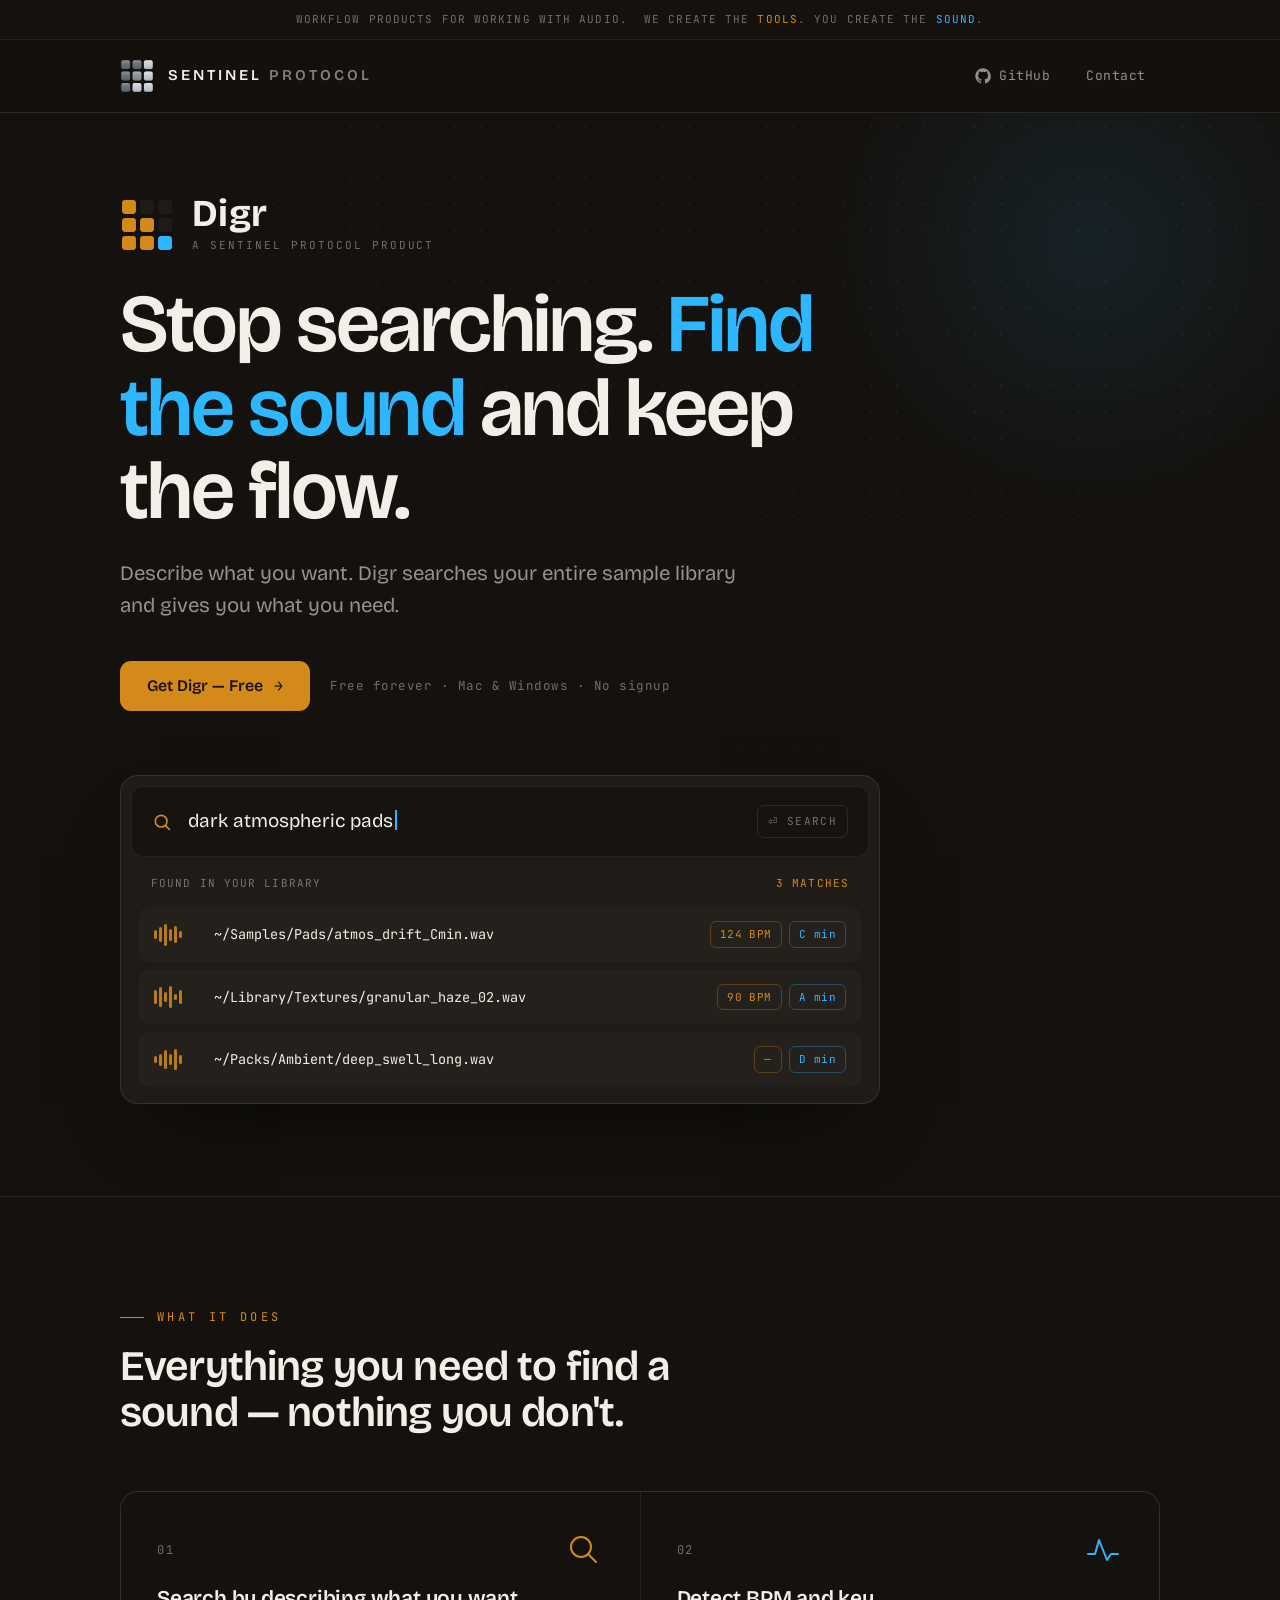
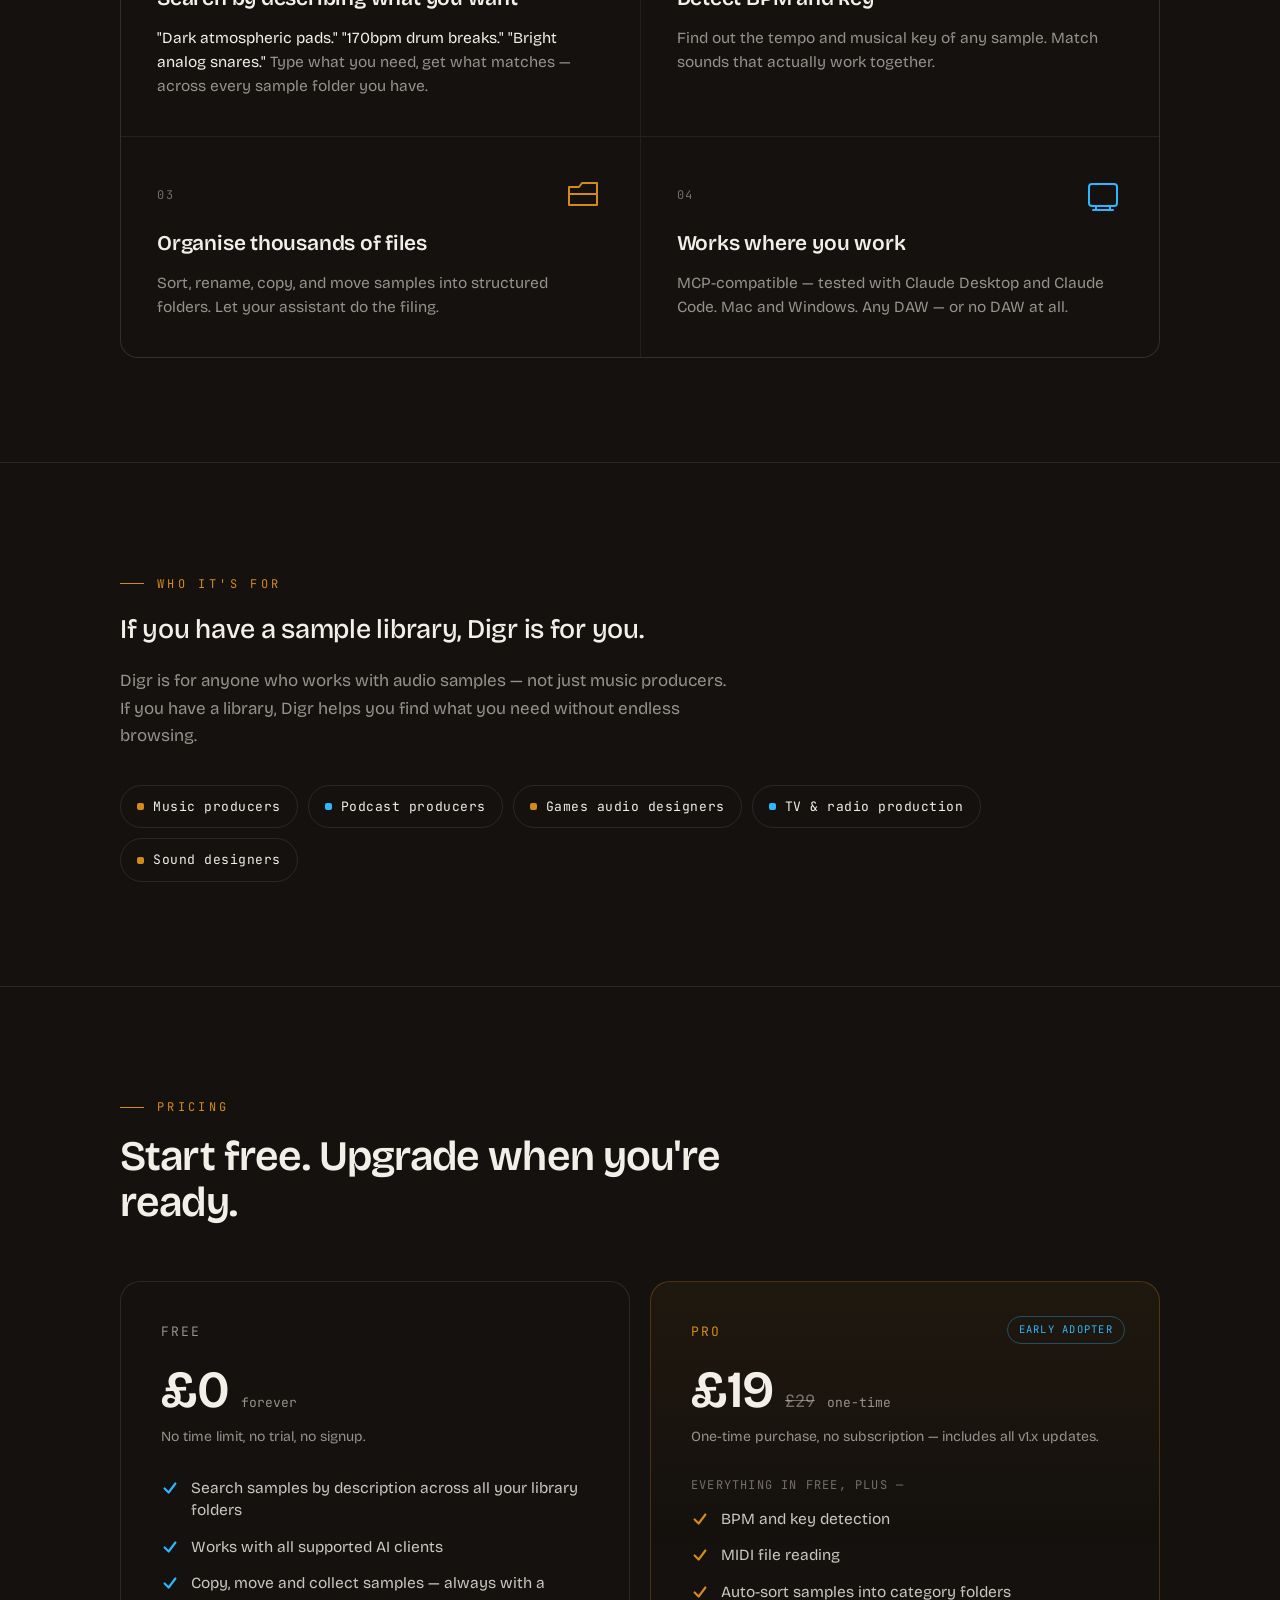
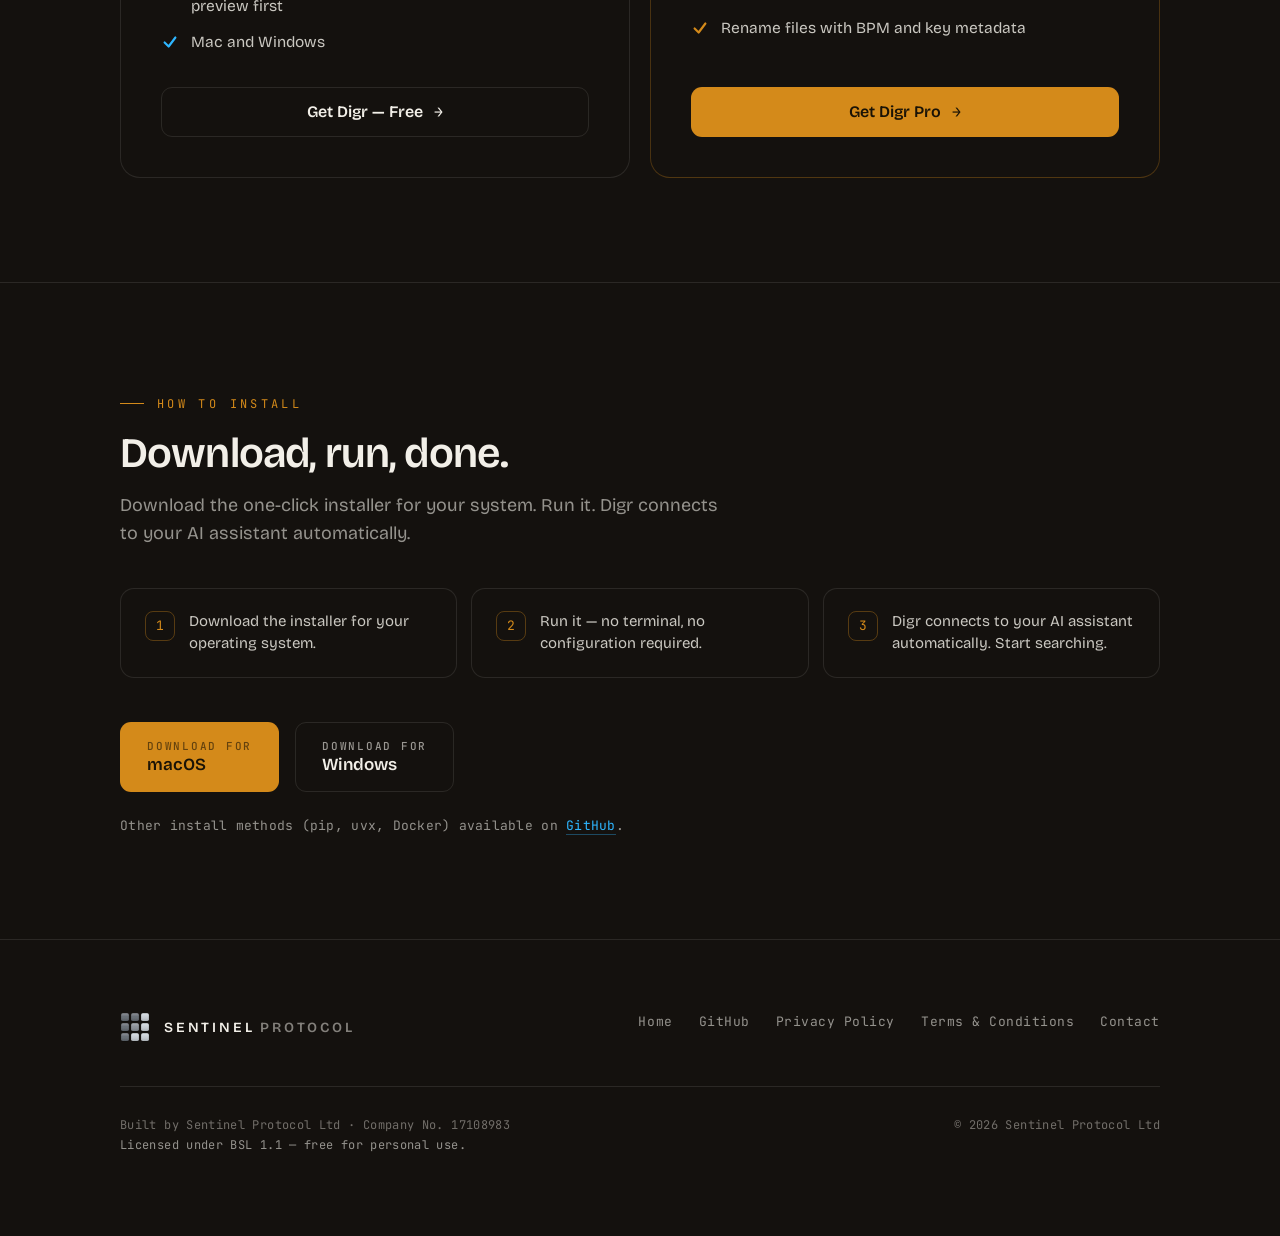
==== commit dea923d9: "Unify landing footers with shared assets and grey SP mark All four landing pages now share one ident" ====
--- a/landing/digr/index.html
+++ b/landing/digr/index.html
@@ -165,11 +165,13 @@
 .tag{font-family:'JetBrains Mono',monospace;font-size:11px;letter-spacing:0.04em;padding:4px 9px;border-radius:6px;border:1px solid var(--line);color:var(--muted);white-space:nowrap;}
 .tag.bpm{color:var(--amber);border-color:rgba(212,138,26,0.3);}
 .tag.key{color:var(--cyan);border-color:rgba(46,182,255,0.3);}
+.res .name .fpre{display:none;}  /* ".../" mobile marker — hidden on desktop; shown only at <=520px */
 
 /* ============================================================
    SECTION SCAFFOLD
    ============================================================ */
 section.block{padding:104px 0;border-bottom:1px solid var(--line);position:relative;}
+section.block.install{border-bottom:none;} /* footer's own border-top supplies the divider */
 .sec-head{max-width:62ch;}
 .sec-head h2{font-size:clamp(28px,3.4vw,42px);font-weight:600;letter-spacing:-0.02em;margin-top:18px;line-height:1.08;}
 .sec-head .lede{font-size:18px;color:var(--muted);margin-top:16px;line-height:1.55;max-width:54ch;}
@@ -229,18 +231,7 @@
 /* ============================================================
    FOOTER
    ============================================================ */
-footer.site{padding:72px 0 80px;}
-footer.site .f-top{display:flex;justify-content:space-between;gap:40px;flex-wrap:wrap;align-items:flex-start;}
-footer.site .f-brand{display:flex;align-items:center;gap:14px;}
-footer.site .f-brand .mark{width:30px;height:30px;}
-footer.site .f-brand .wm{font-weight:600;text-transform:uppercase;letter-spacing:0.2em;font-size:14px;}
-footer.site .f-brand .wm .s2{opacity:0.5;}
-footer.site .f-links{display:flex;gap:26px;}
-footer.site .f-links a{font-family:'JetBrains Mono',monospace;font-size:13px;color:var(--muted);letter-spacing:0.04em;transition:color .15s;}
-footer.site .f-links a:hover{color:var(--paper);}
-footer.site .f-meta{margin-top:44px;padding-top:28px;border-top:1px solid var(--line);display:flex;justify-content:space-between;gap:24px;flex-wrap:wrap;}
-footer.site .f-meta p{font-family:'JetBrains Mono',monospace;font-size:12px;color:var(--muted-2);letter-spacing:0.03em;line-height:1.7;}
-footer.site .f-meta .lic{color:var(--muted);}
+/* Footer styles now live in the shared /assets/footer.css */
 
 /* ============================================================
    RESPONSIVE
@@ -263,6 +254,12 @@
   .search-bar .go{display:none;}
   .prod-lock .digr{font-size:28px;}
   .tier .t-badge{position:static;display:inline-block;margin-top:14px;}
+  /* demo rows: drop the folder path, show ".../filename" so the badges never clip the card edge */
+  .res{min-width:0;}  /* let the grid row shrink below the unbreakable filename's min-content */
+  .res .name{display:flex;align-items:baseline;}
+  .res .name .fpre{display:inline;flex:none;color:var(--muted-2);}
+  .res .name .fdir{display:none;}
+  .res .name .fname{flex:1;min-width:0;overflow:hidden;text-overflow:ellipsis;white-space:nowrap;}
 }
 
 /* reduced motion */
@@ -270,6 +267,7 @@
   *{animation:none !important;scroll-behavior:auto !important;}
 }
 </style>
+<link rel="stylesheet" href="../assets/footer.css">
 </head>
 <body>
 
@@ -294,7 +292,7 @@
         <svg viewBox="0 0 24 24" fill="currentColor" aria-hidden="true"><path d="M12 .5C5.7.5.5 5.7.5 12c0 5.1 3.3 9.4 7.9 10.9.6.1.8-.2.8-.6v-2c-3.2.7-3.9-1.4-3.9-1.4-.5-1.3-1.3-1.7-1.3-1.7-1.1-.7.1-.7.1-.7 1.2.1 1.8 1.2 1.8 1.2 1 1.8 2.7 1.3 3.4 1 .1-.8.4-1.3.7-1.6-2.6-.3-5.3-1.3-5.3-5.8 0-1.3.5-2.3 1.2-3.2 0-.3-.5-1.5.1-3.1 0 0 1-.3 3.3 1.2a11.5 11.5 0 0 1 6 0C17.3 4.7 18.3 5 18.3 5c.6 1.6.1 2.8.1 3.1.8.9 1.2 1.9 1.2 3.2 0 4.5-2.7 5.5-5.3 5.8.4.4.8 1.1.8 2.2v3.3c0 .4.2.7.8.6 4.6-1.5 7.9-5.8 7.9-10.9C23.5 5.7 18.3.5 12 .5z"></path></svg>
         GitHub
       </a>
-      <a href="mailto:hello@sentinelprotocol.co.uk">Contact</a>
+      <a href="/contact">Contact</a>
     </nav>
   </div>
 </header>
@@ -344,17 +342,17 @@
           <div class="res-head"><span>Found in your library</span><span class="count">3 matches</span></div>
           <div class="res">
             <div class="wave"><i style="height:40%"></i><i style="height:70%"></i><i style="height:100%"></i><i style="height:55%"></i><i style="height:80%"></i><i style="height:35%"></i></div>
-            <div class="name">~/Samples/Pads/atmos_drift_Cmin.wav</div>
+            <div class="name"><span class="fpre">.../</span><span class="fdir">~/Samples/Pads/</span><span class="fname">atmos_drift_Cmin.wav</span></div>
             <div class="tags"><span class="tag bpm">124 BPM</span><span class="tag key">C min</span></div>
           </div>
           <div class="res">
             <div class="wave"><i style="height:60%"></i><i style="height:90%"></i><i style="height:45%"></i><i style="height:100%"></i><i style="height:30%"></i><i style="height:65%"></i></div>
-            <div class="name">~/Library/Textures/granular_haze_02.wav</div>
+            <div class="name"><span class="fpre">.../</span><span class="fdir">~/Library/Textures/</span><span class="fname">granular_haze_02.wav</span></div>
             <div class="tags"><span class="tag bpm">90 BPM</span><span class="tag key">A min</span></div>
           </div>
           <div class="res">
             <div class="wave"><i style="height:35%"></i><i style="height:55%"></i><i style="height:85%"></i><i style="height:50%"></i><i style="height:95%"></i><i style="height:40%"></i></div>
-            <div class="name">~/Packs/Ambient/deep_swell_long.wav</div>
+            <div class="name"><span class="fpre">.../</span><span class="fdir">~/Packs/Ambient/</span><span class="fname">deep_swell_long.wav</span></div>
             <div class="tags"><span class="tag bpm">—</span><span class="tag key">D min</span></div>
           </div>
         </div>
@@ -502,17 +500,16 @@
 <footer class="site">
   <div class="wrap">
     <div class="f-top">
-      <a class="f-brand" href="#top" aria-label="Sentinel Protocol">
-        <svg class="mark" viewBox="0 0 240 240" aria-hidden="true">
-          <defs><filter id="dl1sh" x="-30%" y="-30%" width="160%" height="160%"><feDropShadow dx="0" dy="3" stdDeviation="3" flood-color="#000" flood-opacity="0.5"/></filter><linearGradient id="dl1gl" x1="0" y1="0" x2="0" y2="1"><stop offset="0" stop-color="#fff" stop-opacity="0.16"/><stop offset="0.42" stop-color="#fff" stop-opacity="0"/><stop offset="1" stop-color="#000" stop-opacity="0.10"/></linearGradient><linearGradient id="dl1p0" x1="0" y1="0" x2="0" y2="1"><stop offset="0" stop-color="#777d84"/><stop offset="0.55" stop-color="#676d74"/><stop offset="1" stop-color="#5b6168"/></linearGradient><linearGradient id="dl1p1" x1="0" y1="0" x2="0" y2="1"><stop offset="0" stop-color="#777d84"/><stop offset="0.55" stop-color="#676d74"/><stop offset="1" stop-color="#5b6168"/></linearGradient><linearGradient id="dl1p2" x1="0" y1="0" x2="0" y2="1"><stop offset="0" stop-color="#d6dce2"/><stop offset="0.55" stop-color="#c6ccd2"/><stop offset="1" stop-color="#bac0c6"/></linearGradient><linearGradient id="dl1p3" x1="0" y1="0" x2="0" y2="1"><stop offset="0" stop-color="#777d84"/><stop offset="0.55" stop-color="#676d74"/><stop offset="1" stop-color="#5b6168"/></linearGradient><linearGradient id="dl1p4" x1="0" y1="0" x2="0" y2="1"><stop offset="0" stop-color="#9aa0a7"/><stop offset="0.55" stop-color="#8a9097"/><stop offset="1" stop-color="#7e848b"/></linearGradient><linearGradient id="dl1p5" x1="0" y1="0" x2="0" y2="1"><stop offset="0" stop-color="#d6dce2"/><stop offset="0.55" stop-color="#c6ccd2"/><stop offset="1" stop-color="#bac0c6"/></linearGradient><linearGradient id="dl1p6" x1="0" y1="0" x2="0" y2="1"><stop offset="0" stop-color="#777d84"/><stop offset="0.55" stop-color="#676d74"/><stop offset="1" stop-color="#5b6168"/></linearGradient><linearGradient id="dl1p7" x1="0" y1="0" x2="0" y2="1"><stop offset="0" stop-color="#d6dce2"/><stop offset="0.55" stop-color="#c6ccd2"/><stop offset="1" stop-color="#bac0c6"/></linearGradient><linearGradient id="dl1p8" x1="0" y1="0" x2="0" y2="1"><stop offset="0" stop-color="#d6dce2"/><stop offset="0.55" stop-color="#c6ccd2"/><stop offset="1" stop-color="#bac0c6"/></linearGradient></defs><g filter="url(#dl1sh)"><rect x="9" y="9" width="62" height="62" rx="14" fill="url(#dl1p0)"/><rect x="9" y="9" width="62" height="62" rx="14" fill="url(#dl1gl)"/><rect x="10.2" y="10.2" width="59.6" height="59.6" rx="13" fill="none" stroke="#7d838a" stroke-opacity="0.5"/></g><g filter="url(#dl1sh)"><rect x="89" y="9" width="62" height="62" rx="14" fill="url(#dl1p1)"/><rect x="89" y="9" width="62" height="62" rx="14" fill="url(#dl1gl)"/><rect x="90.2" y="10.2" width="59.6" height="59.6" rx="13" fill="none" stroke="#7d838a" stroke-opacity="0.5"/></g><g filter="url(#dl1sh)"><rect x="169" y="9" width="62" height="62" rx="14" fill="url(#dl1p2)"/><rect x="169" y="9" width="62" height="62" rx="14" fill="url(#dl1gl)"/><rect x="170.2" y="10.2" width="59.6" height="59.6" rx="13" fill="none" stroke="#dce2e8" stroke-opacity="0.5"/></g><g filter="url(#dl1sh)"><rect x="9" y="89" width="62" height="62" rx="14" fill="url(#dl1p3)"/><rect x="9" y="89" width="62" height="62" rx="14" fill="url(#dl1gl)"/><rect x="10.2" y="90.2" width="59.6" height="59.6" rx="13" fill="none" stroke="#7d838a" stroke-opacity="0.5"/></g><g filter="url(#dl1sh)"><rect x="89" y="89" width="62" height="62" rx="14" fill="url(#dl1p4)"/><rect x="89" y="89" width="62" height="62" rx="14" fill="url(#dl1gl)"/><rect x="90.2" y="90.2" width="59.6" height="59.6" rx="13" fill="none" stroke="#a0a6ad" stroke-opacity="0.5"/></g><g filter="url(#dl1sh)"><rect x="169" y="89" width="62" height="62" rx="14" fill="url(#dl1p5)"/><rect x="169" y="89" width="62" height="62" rx="14" fill="url(#dl1gl)"/><rect x="170.2" y="90.2" width="59.6" height="59.6" rx="13" fill="none" stroke="#dce2e8" stroke-opacity="0.5"/></g><g filter="url(#dl1sh)"><rect x="9" y="169" width="62" height="62" rx="14" fill="url(#dl1p6)"/><rect x="9" y="169" width="62" height="62" rx="14" fill="url(#dl1gl)"/><rect x="10.2" y="170.2" width="59.6" height="59.6" rx="13" fill="none" stroke="#7d838a" stroke-opacity="0.5"/></g><g filter="url(#dl1sh)"><rect x="89" y="169" width="62" height="62" rx="14" fill="url(#dl1p7)"/><rect x="89" y="169" width="62" height="62" rx="14" fill="url(#dl1gl)"/><rect x="90.2" y="170.2" width="59.6" height="59.6" rx="13" fill="none" stroke="#dce2e8" stroke-opacity="0.5"/></g><g filter="url(#dl1sh)"><rect x="169" y="169" width="62" height="62" rx="14" fill="url(#dl1p8)"/><rect x="169" y="169" width="62" height="62" rx="14" fill="url(#dl1gl)"/><rect x="170.2" y="170.2" width="59.6" height="59.6" rx="13" fill="none" stroke="#dce2e8" stroke-opacity="0.5"/></g>
-        </svg>
+      <a class="f-brand" href="/" aria-label="Sentinel Protocol">
+        <img class="mark" src="../assets/sp-mark.svg" alt="" width="30" height="30">
         <span class="wm"><span class="s1">Sentinel</span> <span class="s2">Protocol</span></span>
       </a>
       <div class="f-links">
+        <a href="/">Home</a>
         <a href="https://github.com/sentinel-protocol-lab/digr" target="_blank" rel="noopener">GitHub</a>
         <a href="/privacy-policy">Privacy Policy</a>
         <a href="/terms-and-conditions">Terms &amp; Conditions</a>
-        <a href="mailto:hello@sentinelprotocol.co.uk">Contact</a>
+        <a href="/contact">Contact</a>
       </div>
     </div>
     <div class="f-meta">
--- a/landing/assets/footer.css
+++ b/landing/assets/footer.css
@@ -0,0 +1,30 @@
+/* ============================================================
+   Unified site footer — shared across all landing pages.
+   Depends on each page defining these CSS vars in :root —
+   --paper, --muted, --muted-2, --line.
+   The footer MARKUP must be kept identical in every page (static
+   pages can't share HTML); this file is the single source for its
+   styling. Edit here, not per page.
+   ============================================================ */
+footer.site{border-top:1px solid var(--line);padding:72px 0 80px;}
+footer.site .f-top{display:flex;justify-content:space-between;gap:40px;flex-wrap:wrap;align-items:flex-start;}
+footer.site .f-brand{display:flex;align-items:center;gap:14px;color:var(--paper);}
+footer.site .f-brand:hover{border-bottom:none;}
+footer.site .f-brand .mark{width:30px;height:30px;display:block;}
+footer.site .f-brand .wm{font-weight:600;text-transform:uppercase;letter-spacing:0.2em;font-size:14px;}
+footer.site .f-brand .wm .s2{opacity:0.5;}
+footer.site .f-links{display:flex;gap:26px;}
+footer.site .f-links a{font-family:'JetBrains Mono',monospace;font-size:13px;color:var(--muted);letter-spacing:0.04em;transition:color .15s;}
+footer.site .f-links a:hover{color:var(--paper);border-bottom:none;}
+footer.site .f-meta{margin-top:44px;padding-top:28px;border-top:1px solid var(--line);display:flex;justify-content:space-between;gap:24px;flex-wrap:wrap;}
+footer.site .f-meta p{font-family:'JetBrains Mono',monospace;font-size:12px;color:var(--muted-2);letter-spacing:0.03em;line-height:1.7;margin:0;}
+footer.site .f-meta .lic{color:var(--muted);}
+
+/* Mobile: stack the brand, the links, and the meta so nothing crams
+   against the edge (fixes the "Contact jammed right" issue). */
+@media (max-width:600px){
+  footer.site .f-top{flex-direction:column;gap:26px;}
+  footer.site .f-links{flex-direction:column;gap:13px;}
+  footer.site .f-meta{flex-direction:column;gap:12px;margin-top:34px;}
+  footer.site .f-meta p{max-width:42ch;}
+}
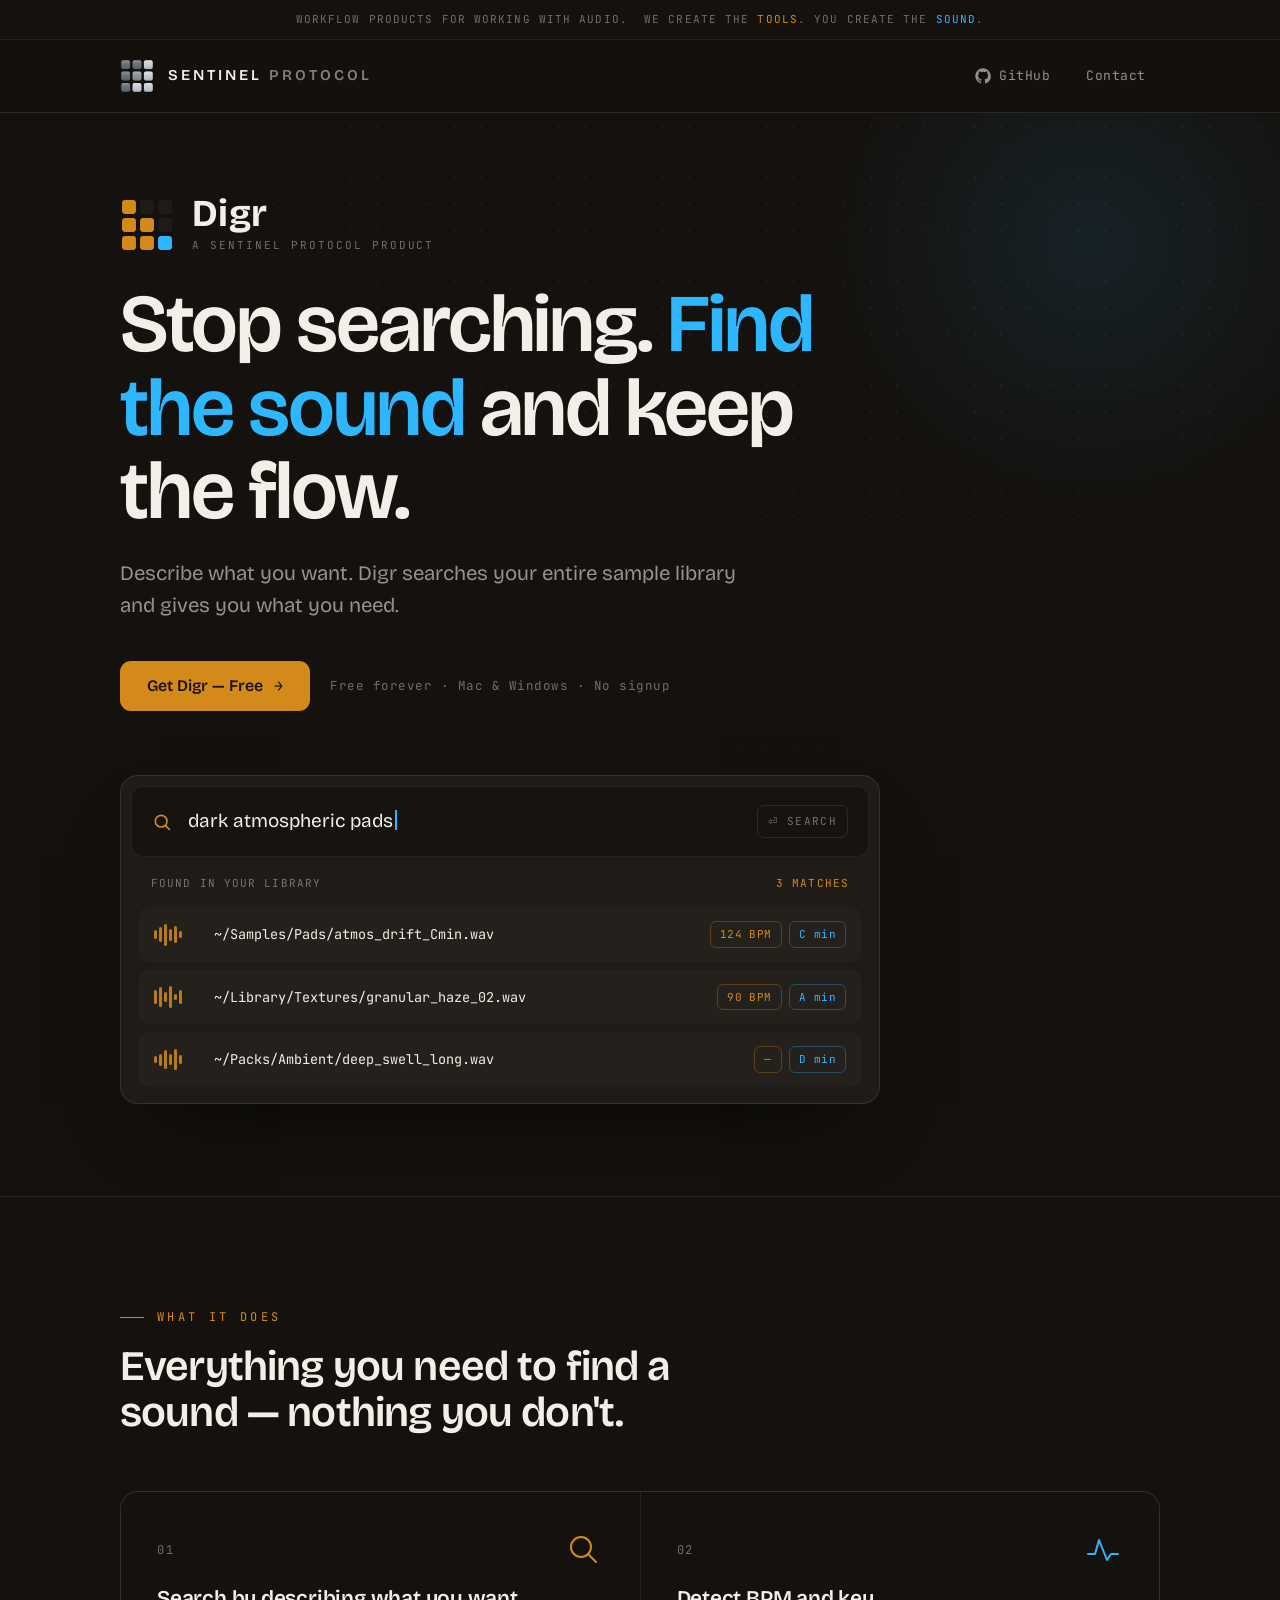
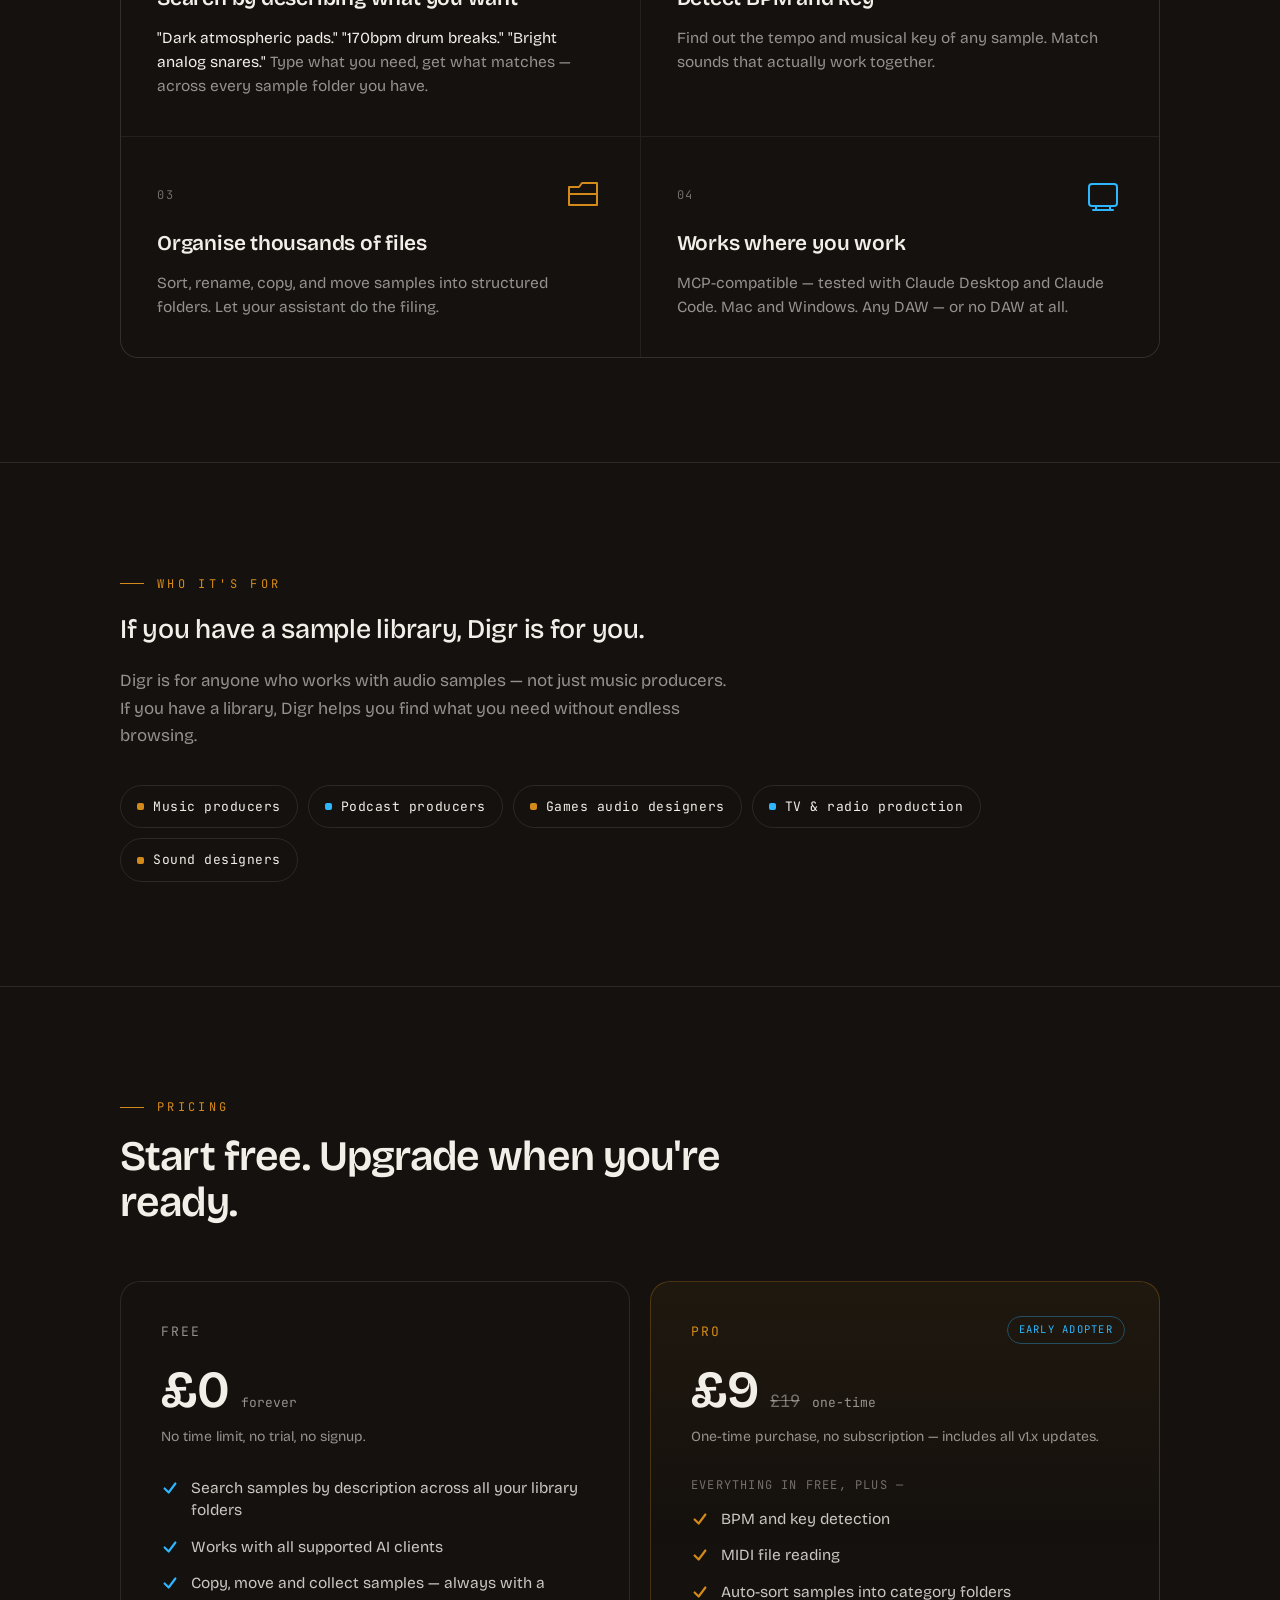
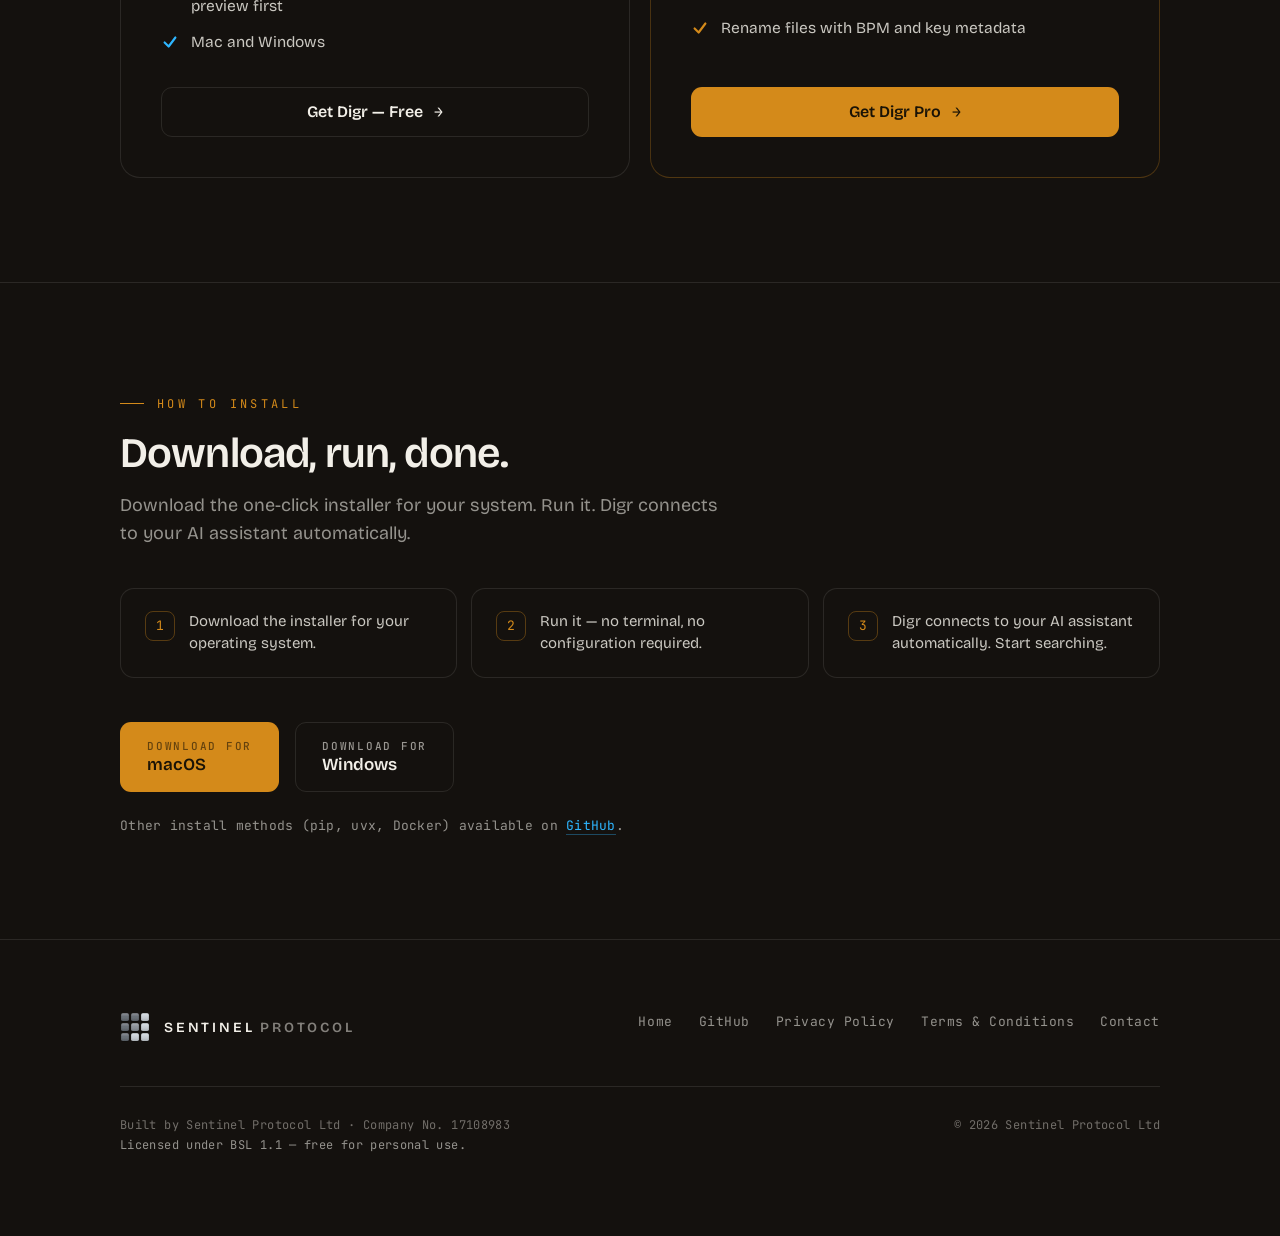
==== commit acb6e6fc: "Update Pro price card on landing page Single-line update to the Pro tier card in landing/digr/index." ====
--- a/landing/digr/index.html
+++ b/landing/digr/index.html
@@ -450,7 +450,7 @@
       <div class="tier pro">
         <div class="t-name">Pro</div>
         <div class="t-badge">Early adopter</div>
-        <div class="price"><span class="amt">£19</span><span class="was">£29</span><span class="per">one-time</span></div>
+        <div class="price"><span class="amt">£9</span><span class="was">£19</span><span class="per">one-time</span></div>
         <div class="t-sub">One-time purchase, no subscription — includes all v1.x updates.</div>
         <ul>
           <li class="head">Everything in Free, plus —</li>
